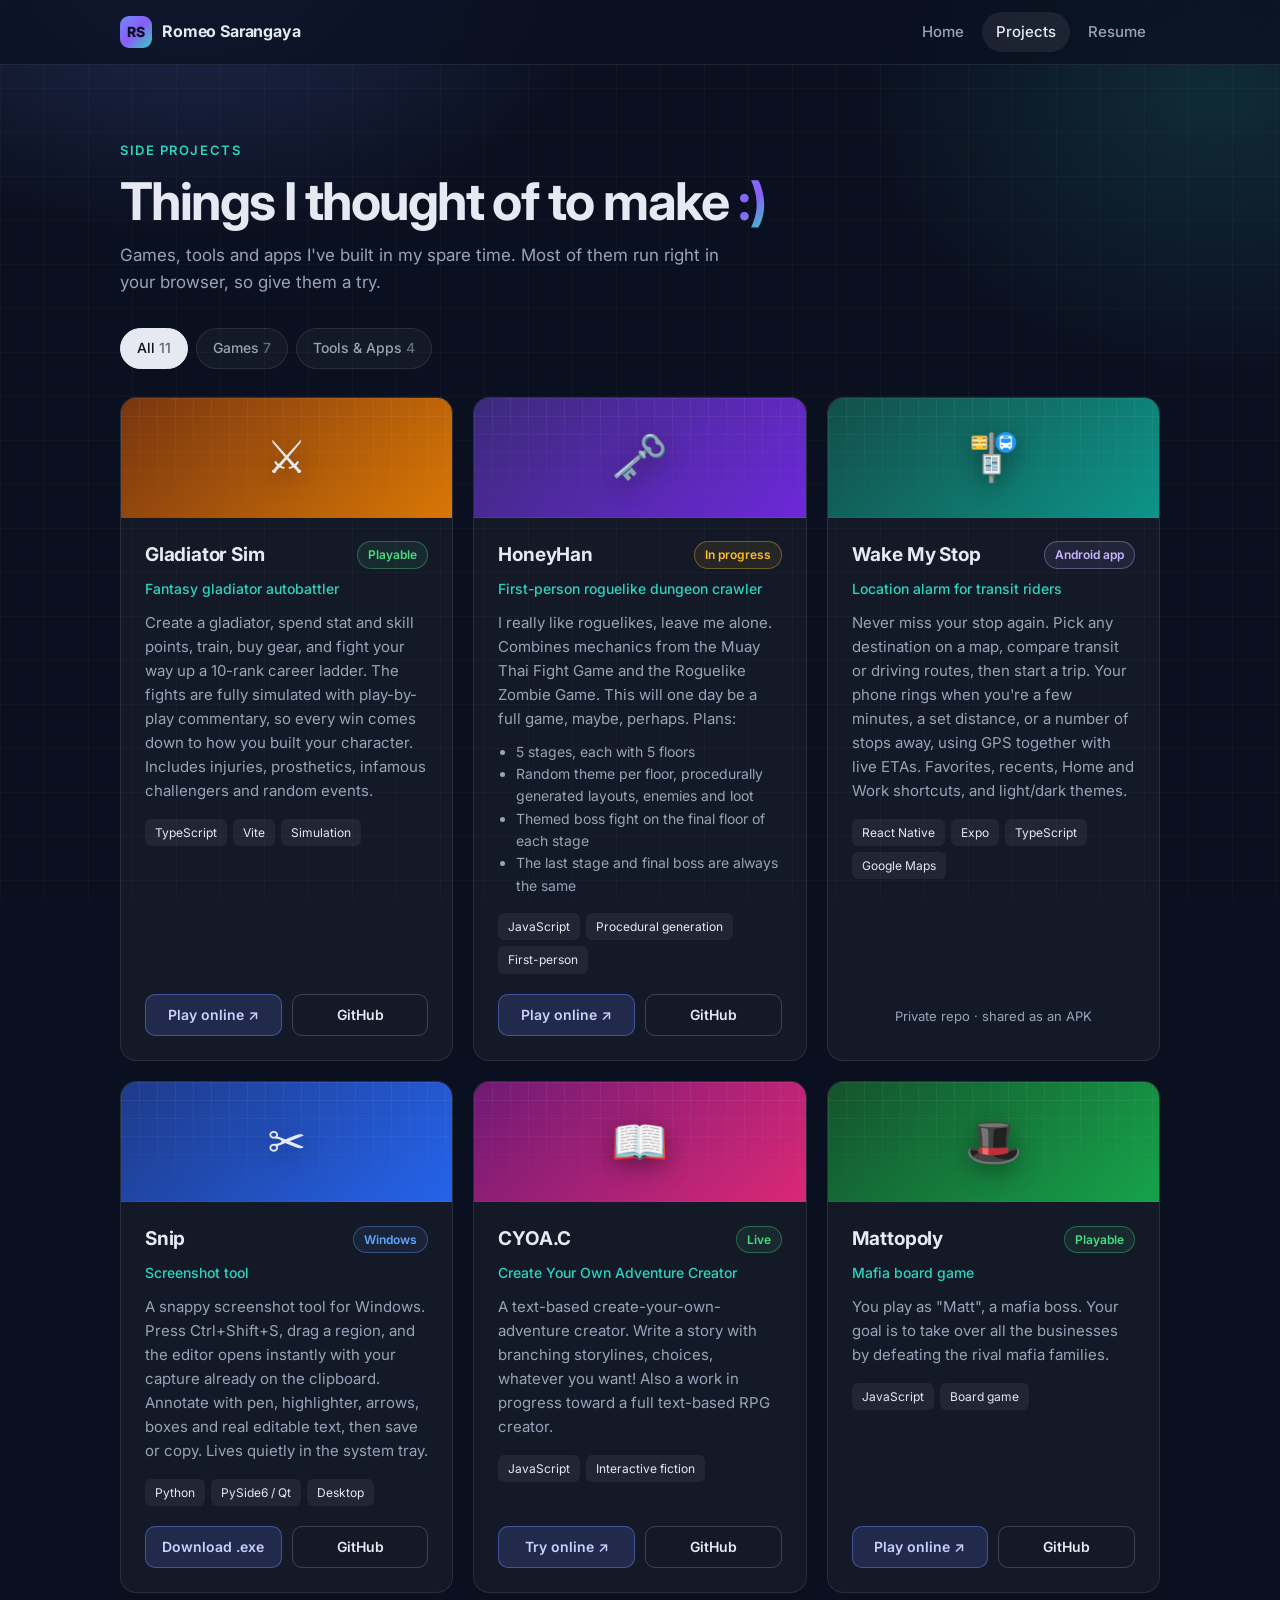
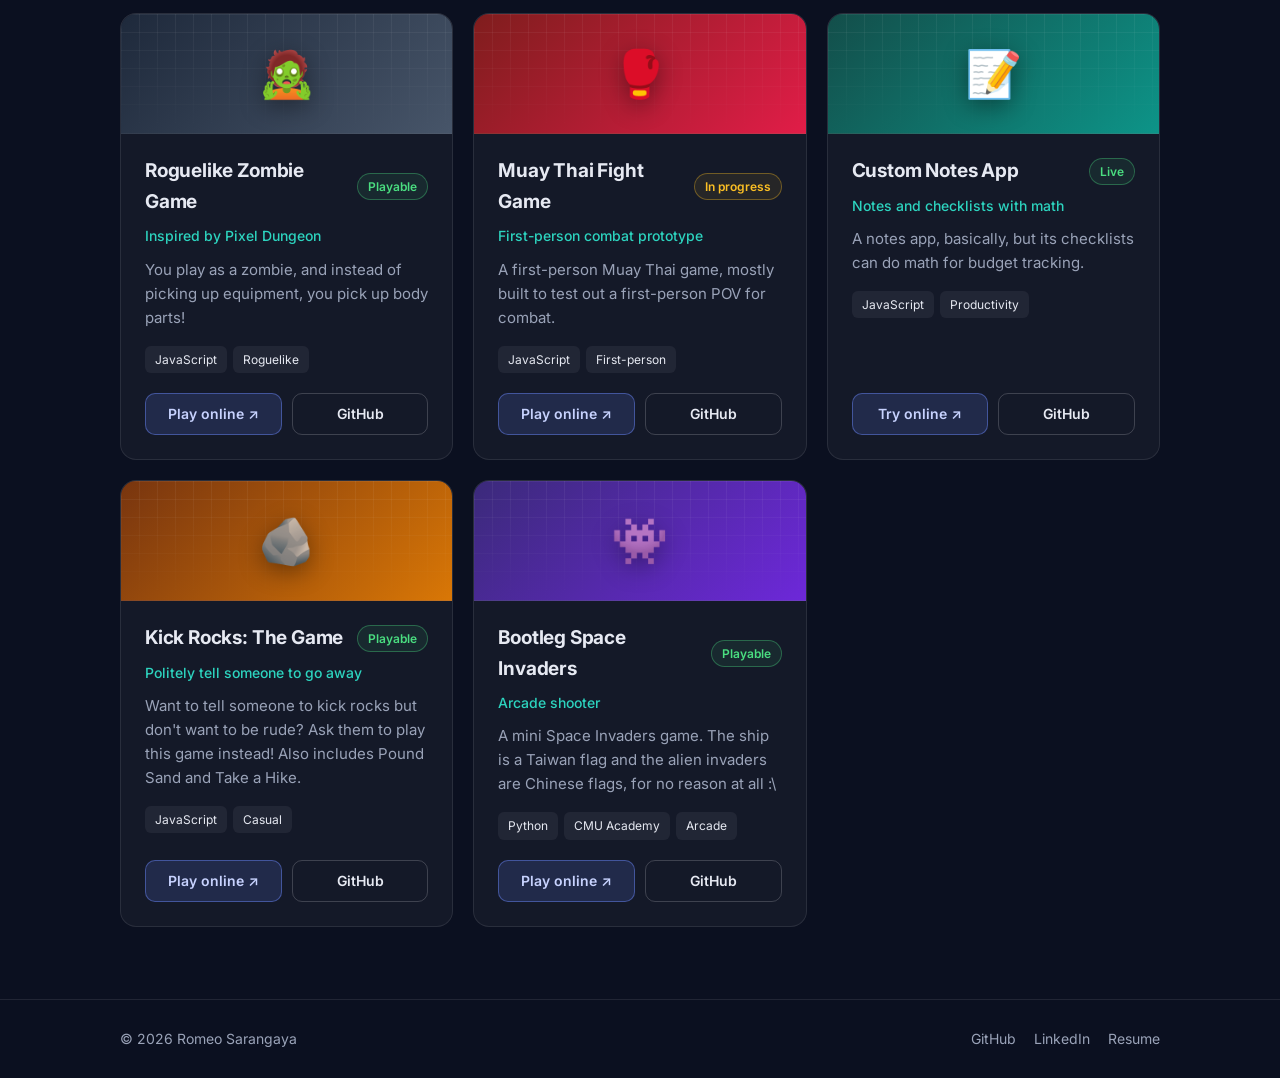
==== projects.html @ 53e4f477 "Redesign site and add Gladiator Sim, Snip and Wake My Stop projects New dark theme with a shared sty" ====
<!DOCTYPE html>
<html lang="en">
<head>
  <meta charset="UTF-8">
  <meta name="viewport" content="width=device-width, initial-scale=1.0">
  <title>Projects | Romeo Sarangaya</title>
  <meta name="description" content="Games, tools and apps built by Romeo Sarangaya." />
  <meta name="theme-color" content="#0b1020" />
  <link rel="preconnect" href="https://fonts.googleapis.com" />
  <link rel="preconnect" href="https://fonts.gstatic.com" crossorigin />
  <link href="https://fonts.googleapis.com/css2?family=Inter:wght@400;500;600;700;800&display=swap" rel="stylesheet" />
  <link rel="stylesheet" href="styles.css" />
</head>
<body>
  <header class="site-header">
    <nav class="container nav">
      <a class="brand" href="index.html"><span class="brand-mark">RS</span><span class="brand-name">Romeo Sarangaya</span></a>
      <div class="nav-links">
        <a href="index.html">Home</a>
        <a href="projects.html" aria-current="page">Projects</a>
        <a href="resume.html">Resume</a>
      </div>
    </nav>
  </header>

  <main class="container">
    <section class="page-header">
      <span class="eyebrow">Side projects</span>
      <h1>Things I thought of to make <span class="gradient-text">:)</span></h1>
      <p>Games, tools and apps I've built in my spare time. Most of them run right in your browser, so give them a try.</p>
    </section>

    <div class="filters" role="group" aria-label="Filter projects">
      <button class="filter active" data-filter="all" aria-pressed="true">All</button>
      <button class="filter" data-filter="game" aria-pressed="false">Games</button>
      <button class="filter" data-filter="tool" aria-pressed="false">Tools &amp; Apps</button>
    </div>

    <div class="grid grid-3">

      <!-- Gladiator Sim -->
      <article class="card project-card" data-category="game" id="gladiator">
        <div class="project-banner b-amber"><span>⚔️</span></div>
        <div class="project-body">
          <div class="project-top"><h3>Gladiator Sim</h3><span class="badge live">Playable</span></div>
          <p class="project-subtitle">Fantasy gladiator autobattler</p>
          <p class="desc">Create a gladiator, spend stat and skill points, train, buy gear, and fight your way up a 10-rank career ladder. The fights are fully simulated with play-by-play commentary, so every win comes down to how you built your character. Includes injuries, prosthetics, infamous challengers and random events.</p>
          <div class="tags"><span class="tag">TypeScript</span><span class="tag">Vite</span><span class="tag">Simulation</span></div>
          <div class="project-links">
            <a class="primary" href="https://rsarangaya.github.io/gladiator-sim-test/" target="_blank" rel="noopener">Play online ↗</a>
            <a href="https://github.com/rsarangaya/gladiator-sim-test" target="_blank" rel="noopener">GitHub</a>
          </div>
        </div>
      </article>

      <!-- HoneyHan -->
      <article class="card project-card" data-category="game" id="honeyhan">
        <div class="project-banner b-violet"><span>🗝️</span></div>
        <div class="project-body">
          <div class="project-top"><h3>HoneyHan</h3><span class="badge wip">In progress</span></div>
          <p class="project-subtitle">First-person roguelike dungeon crawler</p>
          <p class="desc">I really like roguelikes, leave me alone. Combines mechanics from the Muay Thai Fight Game and the Roguelike Zombie Game. This will one day be a full game, maybe, perhaps. Plans:</p>
          <ul>
            <li>5 stages, each with 5 floors</li>
            <li>Random theme per floor, procedurally generated layouts, enemies and loot</li>
            <li>Themed boss fight on the final floor of each stage</li>
            <li>The last stage and final boss are always the same</li>
          </ul>
          <div class="tags"><span class="tag">JavaScript</span><span class="tag">Procedural generation</span><span class="tag">First-person</span></div>
          <div class="project-links">
            <a class="primary" href="https://rsarangaya.github.io/HoneyHan" target="_blank" rel="noopener">Play online ↗</a>
            <a href="https://github.com/rsarangaya/HoneyHan" target="_blank" rel="noopener">GitHub</a>
          </div>
        </div>
      </article>

      <!-- Wake My Stop -->
      <article class="card project-card" data-category="tool" id="wake-my-stop">
        <div class="project-banner b-teal"><span>🚏</span></div>
        <div class="project-body">
          <div class="project-top"><h3>Wake My Stop</h3><span class="badge priv">Android app</span></div>
          <p class="project-subtitle">Location alarm for transit riders</p>
          <p class="desc">Never miss your stop again. Pick any destination on a map, compare transit or driving routes, then start a trip. Your phone rings when you're a few minutes, a set distance, or a number of stops away, using GPS together with live ETAs. Favorites, recents, Home and Work shortcuts, and light/dark themes.</p>
          <div class="tags"><span class="tag">React Native</span><span class="tag">Expo</span><span class="tag">TypeScript</span><span class="tag">Google Maps</span></div>
          <div class="project-links">
            <span class="note">Private repo · shared as an APK</span>
          </div>
        </div>
      </article>

      <!-- Snip -->
      <article class="card project-card" data-category="tool" id="snip">
        <div class="project-banner b-blue"><span>✂️</span></div>
        <div class="project-body">
          <div class="project-top"><h3>Snip</h3><span class="badge dl">Windows</span></div>
          <p class="project-subtitle">Screenshot tool</p>
          <p class="desc">A snappy screenshot tool for Windows. Press Ctrl+Shift+S, drag a region, and the editor opens instantly with your capture already on the clipboard. Annotate with pen, highlighter, arrows, boxes and real editable text, then save or copy. Lives quietly in the system tray.</p>
          <div class="tags"><span class="tag">Python</span><span class="tag">PySide6 / Qt</span><span class="tag">Desktop</span></div>
          <div class="project-links">
            <a class="primary" href="https://github.com/rsarangaya/screenshot-tool/raw/main/dist/Snip.exe">Download .exe</a>
            <a href="https://github.com/rsarangaya/screenshot-tool" target="_blank" rel="noopener">GitHub</a>
          </div>
        </div>
      </article>

      <!-- CYOA.C -->
      <article class="card project-card" data-category="tool" id="cyoa">
        <div class="project-banner b-pink"><span>📖</span></div>
        <div class="project-body">
          <div class="project-top"><h3>CYOA.C</h3><span class="badge live">Live</span></div>
          <p class="project-subtitle">Create Your Own Adventure Creator</p>
          <p class="desc">A text-based create-your-own-adventure creator. Write a story with branching storylines, choices, whatever you want! Also a work in progress toward a full text-based RPG creator.</p>
          <div class="tags"><span class="tag">JavaScript</span><span class="tag">Interactive fiction</span></div>
          <div class="project-links">
            <a class="primary" href="https://rsarangaya.github.io/CYOA.C" target="_blank" rel="noopener">Try online ↗</a>
            <a href="https://github.com/rsarangaya/CYOA.C" target="_blank" rel="noopener">GitHub</a>
          </div>
        </div>
      </article>

      <!-- Mattopoly -->
      <article class="card project-card" data-category="game" id="mattopoly">
        <div class="project-banner b-green"><span>🎩</span></div>
        <div class="project-body">
          <div class="project-top"><h3>Mattopoly</h3><span class="badge live">Playable</span></div>
          <p class="project-subtitle">Mafia board game</p>
          <p class="desc">You play as "Matt", a mafia boss. Your goal is to take over all the businesses by defeating the rival mafia families.</p>
          <div class="tags"><span class="tag">JavaScript</span><span class="tag">Board game</span></div>
          <div class="project-links">
            <a class="primary" href="https://rsarangaya.github.io/Mattopoly" target="_blank" rel="noopener">Play online ↗</a>
            <a href="https://github.com/rsarangaya/Mattopoly" target="_blank" rel="noopener">GitHub</a>
          </div>
        </div>
      </article>

      <!-- Roguelike Zombie -->
      <article class="card project-card" data-category="game" id="zombie">
        <div class="project-banner b-slate"><span>🧟</span></div>
        <div class="project-body">
          <div class="project-top"><h3>Roguelike Zombie Game</h3><span class="badge live">Playable</span></div>
          <p class="project-subtitle">Inspired by Pixel Dungeon</p>
          <p class="desc">You play as a zombie, and instead of picking up equipment, you pick up body parts!</p>
          <div class="tags"><span class="tag">JavaScript</span><span class="tag">Roguelike</span></div>
          <div class="project-links">
            <a class="primary" href="https://rsarangaya.github.io/Zombietest" target="_blank" rel="noopener">Play online ↗</a>
            <a href="https://github.com/rsarangaya/Zombietest" target="_blank" rel="noopener">GitHub</a>
          </div>
        </div>
      </article>

      <!-- Muay Thai -->
      <article class="card project-card" data-category="game" id="muay-thai">
        <div class="project-banner b-rose"><span>🥊</span></div>
        <div class="project-body">
          <div class="project-top"><h3>Muay Thai Fight Game</h3><span class="badge wip">In progress</span></div>
          <p class="project-subtitle">First-person combat prototype</p>
          <p class="desc">A first-person Muay Thai game, mostly built to test out a first-person POV for combat.</p>
          <div class="tags"><span class="tag">JavaScript</span><span class="tag">First-person</span></div>
          <div class="project-links">
            <a class="primary" href="https://rsarangaya.github.io/MuayThaiTest" target="_blank" rel="noopener">Play online ↗</a>
            <a href="https://github.com/rsarangaya/MuayThaiTest" target="_blank" rel="noopener">GitHub</a>
          </div>
        </div>
      </article>

      <!-- Custom Notes -->
      <article class="card project-card" data-category="tool" id="notes">
        <div class="project-banner b-teal"><span>📝</span></div>
        <div class="project-body">
          <div class="project-top"><h3>Custom Notes App</h3><span class="badge live">Live</span></div>
          <p class="project-subtitle">Notes and checklists with math</p>
          <p class="desc">A notes app, basically, but its checklists can do math for budget tracking.</p>
          <div class="tags"><span class="tag">JavaScript</span><span class="tag">Productivity</span></div>
          <div class="project-links">
            <a class="primary" href="https://rsarangaya.github.io/Custom-Notes-App/" target="_blank" rel="noopener">Try online ↗</a>
            <a href="https://github.com/rsarangaya/Custom-Notes-App" target="_blank" rel="noopener">GitHub</a>
          </div>
        </div>
      </article>

      <!-- Kick Rocks -->
      <article class="card project-card" data-category="game" id="kick-rocks">
        <div class="project-banner b-amber"><span>🪨</span></div>
        <div class="project-body">
          <div class="project-top"><h3>Kick Rocks: The Game</h3><span class="badge live">Playable</span></div>
          <p class="project-subtitle">Politely tell someone to go away</p>
          <p class="desc">Want to tell someone to kick rocks but don't want to be rude? Ask them to play this game instead! Also includes Pound Sand and Take a Hike.</p>
          <div class="tags"><span class="tag">JavaScript</span><span class="tag">Casual</span></div>
          <div class="project-links">
            <a class="primary" href="https://rsarangaya.github.io/Kick-Rocks-THE-GAME" target="_blank" rel="noopener">Play online ↗</a>
            <a href="https://github.com/rsarangaya/Kick-Rocks-THE-GAME" target="_blank" rel="noopener">GitHub</a>
          </div>
        </div>
      </article>

      <!-- Space Invaders -->
      <article class="card project-card" data-category="game" id="space-invaders">
        <div class="project-banner b-violet"><span>👾</span></div>
        <div class="project-body">
          <div class="project-top"><h3>Bootleg Space Invaders</h3><span class="badge live">Playable</span></div>
          <p class="project-subtitle">Arcade shooter</p>
          <p class="desc">A mini Space Invaders game. The ship is a Taiwan flag and the alien invaders are Chinese flags, for no reason at all :\</p>
          <div class="tags"><span class="tag">Python</span><span class="tag">CMU Academy</span><span class="tag">Arcade</span></div>
          <div class="project-links">
            <a class="primary" href="https://rsarangaya.github.io/SpaceInvadersBootleg" target="_blank" rel="noopener">Play online ↗</a>
            <a href="https://github.com/rsarangaya/SpaceInvadersBootleg" target="_blank" rel="noopener">GitHub</a>
          </div>
        </div>
      </article>

    </div>
  </main>

  <footer class="site-footer">
    <div class="container footer-inner">
      <span>© <span data-year>2026</span> Romeo Sarangaya</span>
      <div class="footer-links">
        <a href="https://github.com/rsarangaya/" target="_blank" rel="noopener">GitHub</a>
        <a href="https://www.linkedin.com/in/romeo-sarangaya/" target="_blank" rel="noopener">LinkedIn</a>
        <a href="resume.html">Resume</a>
      </div>
    </div>
  </footer>
  <script src="main.js"></script>
</body>
</html>
---- styles.css ----
/* ===== Shared styles for rsarangaya.github.io ===== */
:root {
  --bg: #0b1020;
  --bg-2: #111831;
  --surface: rgba(255, 255, 255, 0.04);
  --surface-hover: rgba(255, 255, 255, 0.07);
  --border: rgba(255, 255, 255, 0.09);
  --border-strong: rgba(255, 255, 255, 0.18);
  --text: #e6e9f2;
  --muted: #9aa3b8;
  --accent: #6d8bff;
  --accent-2: #2dd4bf;
  --grad: linear-gradient(135deg, #6d8bff 0%, #8b5cf6 50%, #2dd4bf 100%);
  --radius: 16px;
  --shadow: 0 10px 30px rgba(0, 0, 0, 0.35);
}

* { box-sizing: border-box; }
html { scroll-behavior: smooth; }

body {
  margin: 0;
  font-family: "Inter", system-ui, -apple-system, "Segoe UI", Roboto, sans-serif;
  background: var(--bg);
  color: var(--text);
  line-height: 1.6;
  -webkit-font-smoothing: antialiased;
  min-height: 100vh;
  display: flex;
  flex-direction: column;
  overflow-x: hidden;
}

/* Soft glow + grid backdrop */
body::before {
  content: "";
  position: fixed;
  inset: 0;
  z-index: -1;
  background:
    radial-gradient(600px 400px at 15% -5%, rgba(109, 139, 255, 0.22), transparent 70%),
    radial-gradient(500px 400px at 95% 10%, rgba(45, 212, 191, 0.14), transparent 70%),
    linear-gradient(rgba(255,255,255,0.025) 1px, transparent 1px) 0 0 / 44px 44px,
    linear-gradient(90deg, rgba(255,255,255,0.025) 1px, transparent 1px) 0 0 / 44px 44px,
    var(--bg);
}

a { color: inherit; }
img { max-width: 100%; display: block; }

.container { width: 100%; max-width: 1080px; margin: 0 auto; padding: 0 20px; }
main { flex: 1; }

/* ===== Nav ===== */
.site-header {
  position: sticky;
  top: 0;
  z-index: 50;
  backdrop-filter: blur(12px);
  -webkit-backdrop-filter: blur(12px);
  background: rgba(11, 16, 32, 0.72);
  border-bottom: 1px solid var(--border);
}
.nav { display: flex; align-items: center; justify-content: space-between; height: 64px; gap: 16px; }
.brand { display: flex; align-items: center; gap: 10px; text-decoration: none; font-weight: 700; letter-spacing: -0.01em; }
.brand-mark {
  width: 32px; height: 32px; border-radius: 9px;
  display: grid; place-items: center;
  background: var(--grad); color: #0b1020; font-weight: 800; font-size: 14px;
}
.nav-links { display: flex; gap: 4px; }
.nav-links a {
  text-decoration: none; color: var(--muted); font-weight: 500; font-size: 15px;
  padding: 8px 14px; border-radius: 999px; transition: color .2s, background .2s;
}
.nav-links a:hover { color: var(--text); background: var(--surface-hover); }
.nav-links a[aria-current="page"] { color: var(--text); background: var(--surface-hover); }

@media (max-width: 520px) {
  .brand-name { display: none; }
  .nav-links a { padding: 8px 10px; font-size: 14px; }
}

/* ===== Buttons ===== */
.btn {
  display: inline-flex; align-items: center; gap: 8px;
  padding: 11px 20px; border-radius: 999px;
  font-weight: 600; font-size: 15px; text-decoration: none;
  border: 1px solid var(--border-strong);
  background: var(--surface); color: var(--text);
  transition: transform .2s, background .2s, border-color .2s, box-shadow .2s;
}
.btn:hover { transform: translateY(-2px); background: var(--surface-hover); border-color: rgba(255,255,255,.3); }
.btn-primary { background: var(--grad); color: #0b1020; border-color: transparent; box-shadow: 0 8px 24px rgba(109, 139, 255, .35); }
.btn-primary:hover { background: var(--grad); box-shadow: 0 12px 30px rgba(109, 139, 255, .5); }
.btn svg { width: 18px; height: 18px; flex-shrink: 0; }

/* ===== Typography helpers ===== */
.eyebrow {
  display: inline-block; font-size: 13px; font-weight: 600; letter-spacing: .12em; text-transform: uppercase;
  color: var(--accent-2); margin-bottom: 12px;
}
.gradient-text { background: var(--grad); -webkit-background-clip: text; background-clip: text; color: transparent; }
.section { padding: 72px 0; }
.section-head { margin-bottom: 36px; }
.section-head h2 { font-size: clamp(26px, 4vw, 36px); margin: 0 0 8px; letter-spacing: -0.02em; }
.section-head p { color: var(--muted); margin: 0; max-width: 620px; }

/* ===== Hero ===== */
.hero { padding: 96px 0 64px; display: grid; grid-template-columns: 1.4fr 1fr; gap: 48px; align-items: center; }
.hero h1 { font-size: clamp(38px, 6vw, 64px); line-height: 1.05; letter-spacing: -0.035em; margin: 0 0 16px; }
.hero .role { font-size: clamp(18px, 2.4vw, 22px); color: var(--text); font-weight: 600; margin: 0 0 16px; }
.hero .lead { color: var(--muted); font-size: 17px; max-width: 540px; margin: 0 0 32px; }
.hero-actions { display: flex; flex-wrap: wrap; gap: 12px; }

.avatar-wrap { position: relative; justify-self: center; width: min(320px, 70vw); aspect-ratio: 1; }
.avatar-wrap::before {
  content: ""; position: absolute; inset: -6px; border-radius: 50%;
  background: var(--grad); filter: blur(0); animation: spin 10s linear infinite;
}
.avatar-wrap::after {
  content: ""; position: absolute; inset: -40px; border-radius: 50%;
  background: var(--grad); filter: blur(60px); opacity: .28; z-index: -1;
}
.avatar-wrap img { position: relative; width: 100%; height: 100%; object-fit: cover; border-radius: 50%; border: 6px solid var(--bg); }
@keyframes spin { to { transform: rotate(360deg); } }

.status-pill {
  display: inline-flex; align-items: center; gap: 8px; margin-bottom: 20px;
  padding: 6px 14px; border-radius: 999px; font-size: 14px; color: var(--muted);
  background: var(--surface); border: 1px solid var(--border);
}
.status-dot { width: 8px; height: 8px; border-radius: 50%; background: #22c55e; box-shadow: 0 0 0 0 rgba(34,197,94,.6); animation: pulse 2s infinite; }
@keyframes pulse { 70% { box-shadow: 0 0 0 8px rgba(34,197,94,0); } 100% { box-shadow: 0 0 0 0 rgba(34,197,94,0); } }

@media (max-width: 820px) {
  .hero { grid-template-columns: 1fr; padding-top: 56px; text-align: center; }
  .hero .lead { margin-left: auto; margin-right: auto; }
  .hero-actions { justify-content: center; }
  .avatar-wrap { order: -1; width: min(220px, 60vw); }
}

/* ===== Cards ===== */
.card {
  background: var(--surface);
  border: 1px solid var(--border);
  border-radius: var(--radius);
  padding: 24px;
  transition: transform .25s, border-color .25s, background .25s, box-shadow .25s;
}
.card:hover { transform: translateY(-4px); border-color: var(--border-strong); background: var(--surface-hover); box-shadow: var(--shadow); }

.grid { display: grid; gap: 20px; }
.grid-4 { grid-template-columns: repeat(auto-fit, minmax(220px, 1fr)); }
.grid-3 { grid-template-columns: repeat(auto-fill, minmax(300px, 1fr)); }
@media (max-width: 360px) { .grid-3 { grid-template-columns: 1fr; } }

.icon-badge {
  width: 44px; height: 44px; border-radius: 12px; display: grid; place-items: center;
  background: rgba(109, 139, 255, .14); color: var(--accent); margin-bottom: 16px;
}
.icon-badge svg { width: 22px; height: 22px; }
.skill-card h3 { margin: 0 0 6px; font-size: 18px; }
.skill-card p { margin: 0; color: var(--muted); font-size: 15px; }

/* ===== Stats strip ===== */
.stats { display: grid; grid-template-columns: repeat(3, 1fr); gap: 1px; background: var(--border); border: 1px solid var(--border); border-radius: var(--radius); overflow: hidden; }
.stat { background: var(--bg-2); padding: 24px; text-align: center; }
.stat strong { display: block; font-size: 32px; letter-spacing: -0.02em; }
.stat span { color: var(--muted); font-size: 14px; }
@media (max-width: 520px) { .stat { padding: 18px 8px; } .stat strong { font-size: 24px; } .stat span { font-size: 12px; } }

/* ===== Project cards ===== */
.project-card { display: flex; flex-direction: column; padding: 0; overflow: hidden; }
.project-banner {
  height: 120px; position: relative; display: grid; place-items: center; font-size: 46px;
  border-bottom: 1px solid var(--border);
}
.project-banner::after {
  content: ""; position: absolute; inset: 0;
  background: linear-gradient(rgba(255,255,255,0.06) 1px, transparent 1px) 0 0 / 18px 18px,
              linear-gradient(90deg, rgba(255,255,255,0.06) 1px, transparent 1px) 0 0 / 18px 18px;
  mask-image: linear-gradient(to bottom, #000, transparent);
  -webkit-mask-image: linear-gradient(to bottom, #000, transparent);
}
.project-banner span { position: relative; z-index: 1; filter: drop-shadow(0 6px 12px rgba(0,0,0,.4)); transition: transform .3s; }
.project-card:hover .project-banner span { transform: scale(1.12) rotate(-4deg); }
.b-violet { background: linear-gradient(135deg, #3b2a7a, #6d28d9); }
.b-blue   { background: linear-gradient(135deg, #1e3a8a, #2563eb); }
.b-teal   { background: linear-gradient(135deg, #134e4a, #0d9488); }
.b-rose   { background: linear-gradient(135deg, #7f1d1d, #e11d48); }
.b-amber  { background: linear-gradient(135deg, #78350f, #d97706); }
.b-green  { background: linear-gradient(135deg, #14532d, #16a34a); }
.b-slate  { background: linear-gradient(135deg, #1e293b, #475569); }
.b-pink   { background: linear-gradient(135deg, #701a75, #db2777); }

.project-body { padding: 22px 24px 24px; display: flex; flex-direction: column; flex: 1; }
.project-top { display: flex; align-items: center; justify-content: space-between; gap: 8px; margin-bottom: 8px; }
.project-body h3 { margin: 0; font-size: 19px; letter-spacing: -0.01em; }
.project-subtitle { color: var(--accent-2); font-size: 14px; font-weight: 500; margin: 0 0 10px; }
.project-body p.desc { color: var(--muted); font-size: 15px; margin: 0 0 16px; }
.project-body ul { color: var(--muted); font-size: 14px; margin: -6px 0 16px; padding-left: 18px; }

.badge {
  flex-shrink: 0; font-size: 12px; font-weight: 600; padding: 3px 10px; border-radius: 999px;
  border: 1px solid var(--border-strong); color: var(--muted); white-space: nowrap;
}
.badge.live { color: #4ade80; border-color: rgba(74, 222, 128, .35); background: rgba(74, 222, 128, .08); }
.badge.wip  { color: #fbbf24; border-color: rgba(251, 191, 36, .35); background: rgba(251, 191, 36, .08); }
.badge.dl   { color: #60a5fa; border-color: rgba(96, 165, 250, .35); background: rgba(96, 165, 250, .08); }
.badge.priv { color: #c4b5fd; border-color: rgba(196, 181, 253, .35); background: rgba(196, 181, 253, .08); }

.tags { display: flex; flex-wrap: wrap; gap: 6px; margin-bottom: 20px; }
.tag { font-size: 12px; padding: 4px 10px; border-radius: 6px; background: rgba(255,255,255,.06); color: var(--text); }

.project-links { margin-top: auto; display: flex; gap: 10px; flex-wrap: wrap; }
.project-links a {
  flex: 1; text-align: center; text-decoration: none; font-size: 14px; font-weight: 600;
  padding: 9px 12px; border-radius: 10px; border: 1px solid var(--border-strong); transition: background .2s, border-color .2s;
  display: inline-flex; align-items: center; justify-content: center; gap: 6px; white-space: nowrap;
}
.project-links a:hover { background: var(--surface-hover); border-color: rgba(255,255,255,.3); }
.project-links a.primary { background: rgba(109, 139, 255, .16); border-color: rgba(109, 139, 255, .45); color: #c7d2fe; }
.project-links a.primary:hover { background: rgba(109, 139, 255, .26); }
.project-links .note { flex: 1; text-align: center; font-size: 13px; color: var(--muted); padding: 9px 0; }

/* ===== Filters ===== */
.filters { display: flex; flex-wrap: wrap; gap: 8px; margin-bottom: 28px; }
.filter {
  font: inherit; font-size: 14px; font-weight: 500; cursor: pointer;
  padding: 8px 16px; border-radius: 999px; color: var(--muted);
  background: var(--surface); border: 1px solid var(--border);
  transition: all .2s;
}
.filter:hover { color: var(--text); border-color: var(--border-strong); }
.filter.active { color: #0b1020; background: var(--text); border-color: var(--text); }
.filter .count { opacity: .6; margin-left: 4px; }
.project-card.hidden { display: none; }

/* ===== Page header ===== */
.page-header { padding: 72px 0 32px; }
.page-header h1 { font-size: clamp(34px, 5vw, 52px); margin: 0 0 12px; letter-spacing: -0.03em; line-height: 1.1; }
.page-header p { color: var(--muted); font-size: 17px; margin: 0; max-width: 620px; }

/* ===== Resume ===== */
.resume-frame { padding: 8px; }
.resume-frame iframe { width: 100%; height: 80vh; min-height: 600px; border: 0; border-radius: 10px; background: #fff; display: block; }
.resume-actions { display: flex; flex-wrap: wrap; gap: 12px; margin-top: 24px; }

/* ===== CTA ===== */
.cta {
  text-align: center; padding: 48px 24px; border-radius: 24px; position: relative; overflow: hidden;
  background: linear-gradient(135deg, rgba(109,139,255,.18), rgba(45,212,191,.12));
  border: 1px solid var(--border-strong);
}
.cta h2 { margin: 0 0 10px; font-size: clamp(24px, 3.5vw, 32px); letter-spacing: -0.02em; }
.cta p { color: var(--muted); margin: 0 auto 24px; max-width: 520px; }
.cta .hero-actions { justify-content: center; }

/* ===== Footer ===== */
.site-footer { border-top: 1px solid var(--border); margin-top: 72px; }
.footer-inner { display: flex; justify-content: space-between; align-items: center; flex-wrap: wrap; gap: 16px; padding: 28px 20px; color: var(--muted); font-size: 14px; }
.footer-links { display: flex; gap: 18px; }
.footer-links a { text-decoration: none; color: var(--muted); transition: color .2s; }
.footer-links a:hover { color: var(--text); }

/* ===== Reveal on scroll ===== */
.reveal { opacity: 0; transform: translateY(16px); transition: opacity .6s ease, transform .6s ease; }
.reveal.in { opacity: 1; transform: none; }

@media (prefers-reduced-motion: reduce) {
  *, *::before, *::after { animation: none !important; transition: none !important; }
  .reveal { opacity: 1; transform: none; }
  html { scroll-behavior: auto; }
}
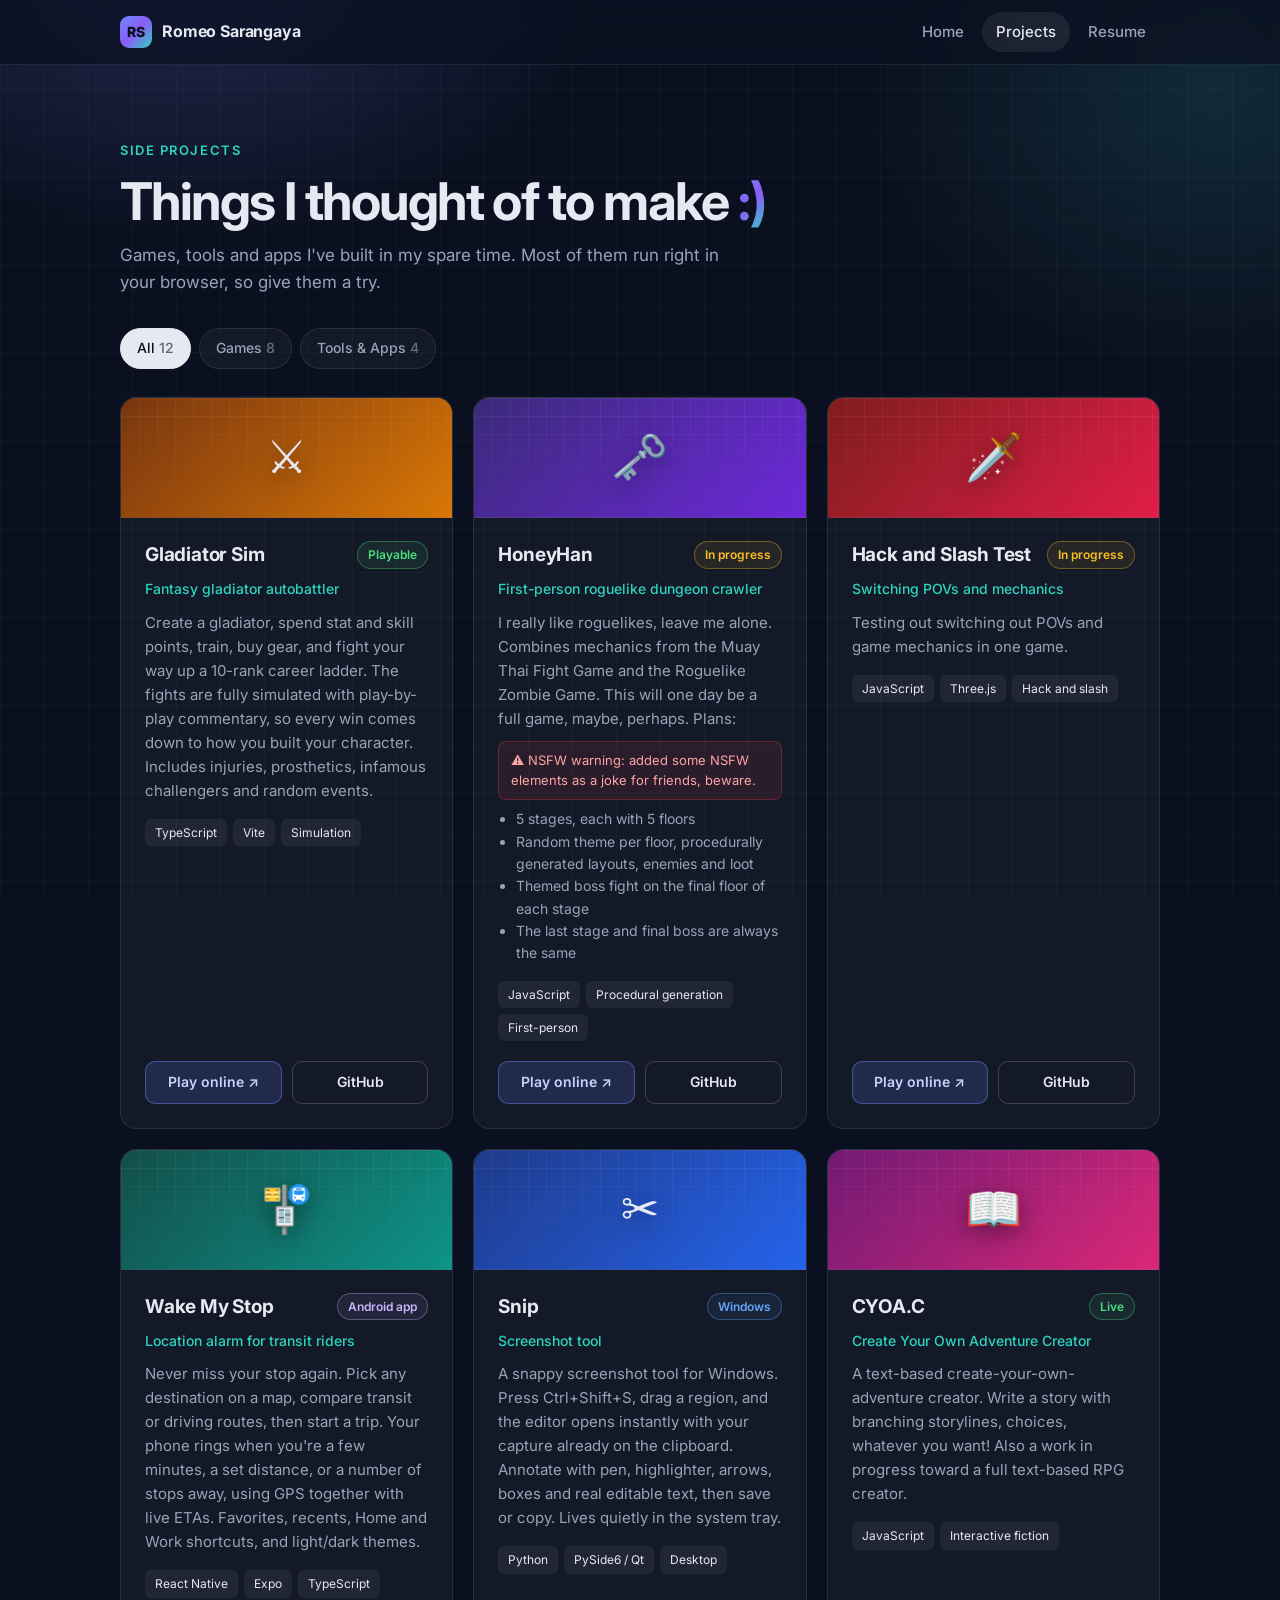
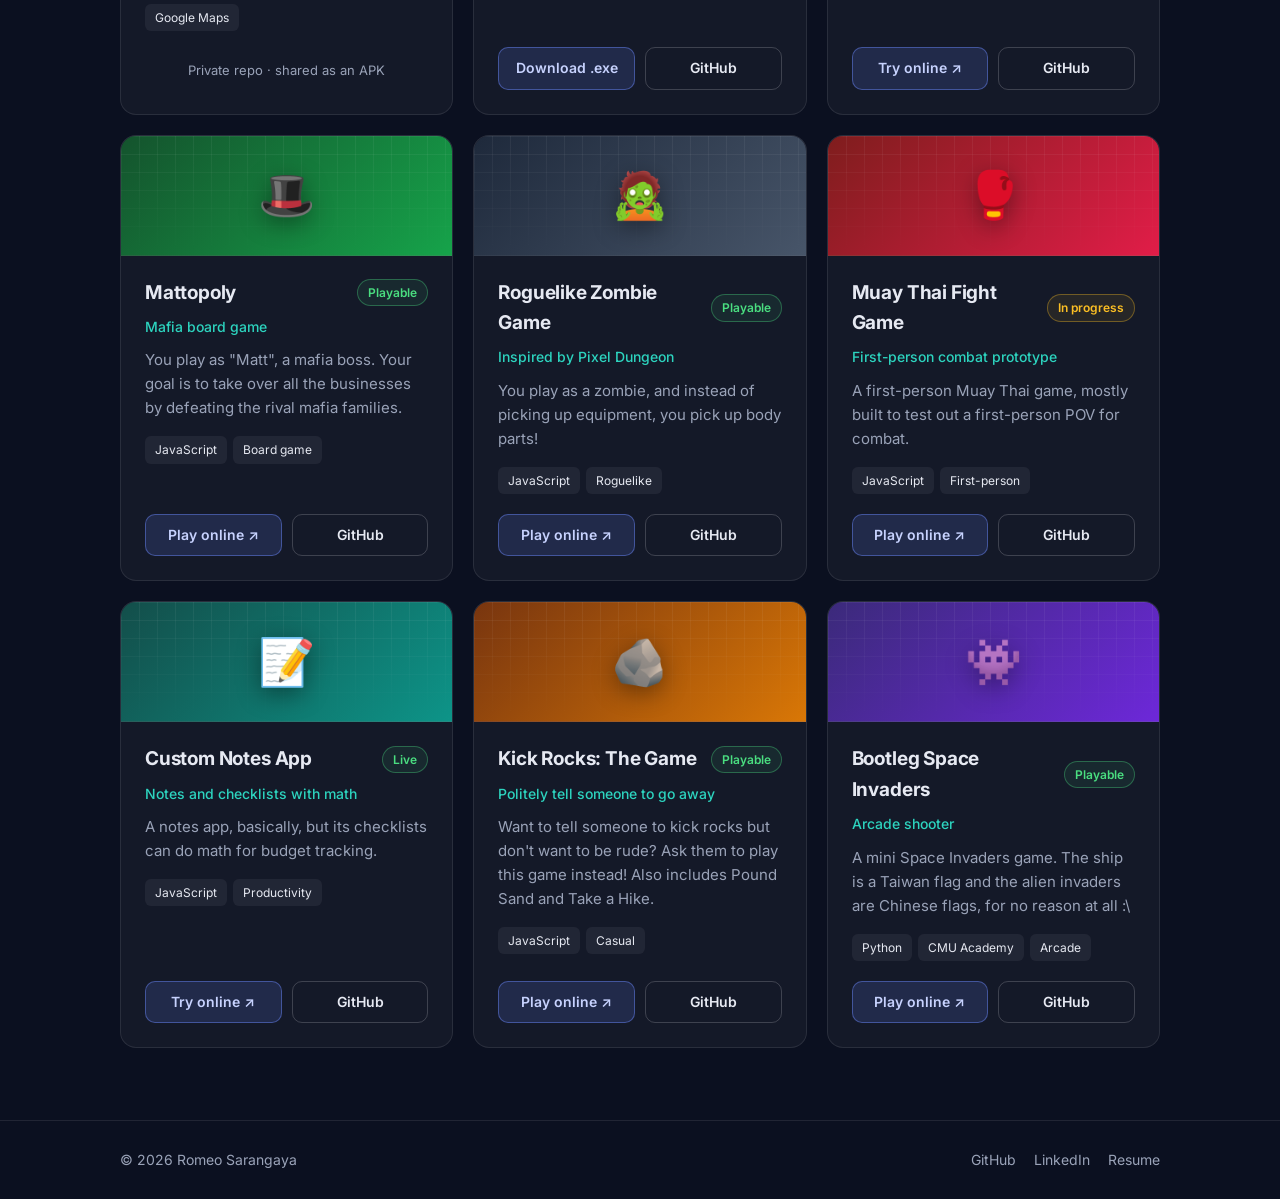
==== commit 2d20c558: "Add Hack and Slash Test project and HoneyHan NSFW warning Co-Authored-By: Claude Opus 5.5 <noreply@a" ====
--- a/projects.html
+++ b/projects.html
@@ -60,6 +60,7 @@
           <div class="project-top"><h3>HoneyHan</h3><span class="badge wip">In progress</span></div>
           <p class="project-subtitle">First-person roguelike dungeon crawler</p>
           <p class="desc">I really like roguelikes, leave me alone. Combines mechanics from the Muay Thai Fight Game and the Roguelike Zombie Game. This will one day be a full game, maybe, perhaps. Plans:</p>
+          <p class="nsfw-note">⚠️ NSFW warning: added some NSFW elements as a joke for friends, beware.</p>
           <ul>
             <li>5 stages, each with 5 floors</li>
             <li>Random theme per floor, procedurally generated layouts, enemies and loot</li>
@@ -70,6 +71,21 @@
           <div class="project-links">
             <a class="primary" href="https://rsarangaya.github.io/HoneyHan" target="_blank" rel="noopener">Play online ↗</a>
             <a href="https://github.com/rsarangaya/HoneyHan" target="_blank" rel="noopener">GitHub</a>
+          </div>
+        </div>
+      </article>
+
+      <!-- Hack and Slash Test -->
+      <article class="card project-card" data-category="game" id="hack-and-slash">
+        <div class="project-banner b-rose"><span>🗡️</span></div>
+        <div class="project-body">
+          <div class="project-top"><h3>Hack and Slash Test</h3><span class="badge wip">In progress</span></div>
+          <p class="project-subtitle">Switching POVs and mechanics</p>
+          <p class="desc">Testing out switching out POVs and game mechanics in one game.</p>
+          <div class="tags"><span class="tag">JavaScript</span><span class="tag">Three.js</span><span class="tag">Hack and slash</span></div>
+          <div class="project-links">
+            <a class="primary" href="https://rsarangaya.github.io/MultiTest/" target="_blank" rel="noopener">Play online ↗</a>
+            <a href="https://github.com/rsarangaya/MultiTest" target="_blank" rel="noopener">GitHub</a>
           </div>
         </div>
       </article>
--- a/styles.css
+++ b/styles.css
@@ -199,6 +199,10 @@
 .project-body h3 { margin: 0; font-size: 19px; letter-spacing: -0.01em; }
 .project-subtitle { color: var(--accent-2); font-size: 14px; font-weight: 500; margin: 0 0 10px; }
 .project-body p.desc { color: var(--muted); font-size: 15px; margin: 0 0 16px; }
+.nsfw-note {
+  font-size: 13px; color: #fca5a5; margin: -6px 0 14px; padding: 8px 12px; border-radius: 8px;
+  background: rgba(239, 68, 68, .1); border: 1px solid rgba(239, 68, 68, .3);
+}
 .project-body ul { color: var(--muted); font-size: 14px; margin: -6px 0 16px; padding-left: 18px; }
 
 .badge {
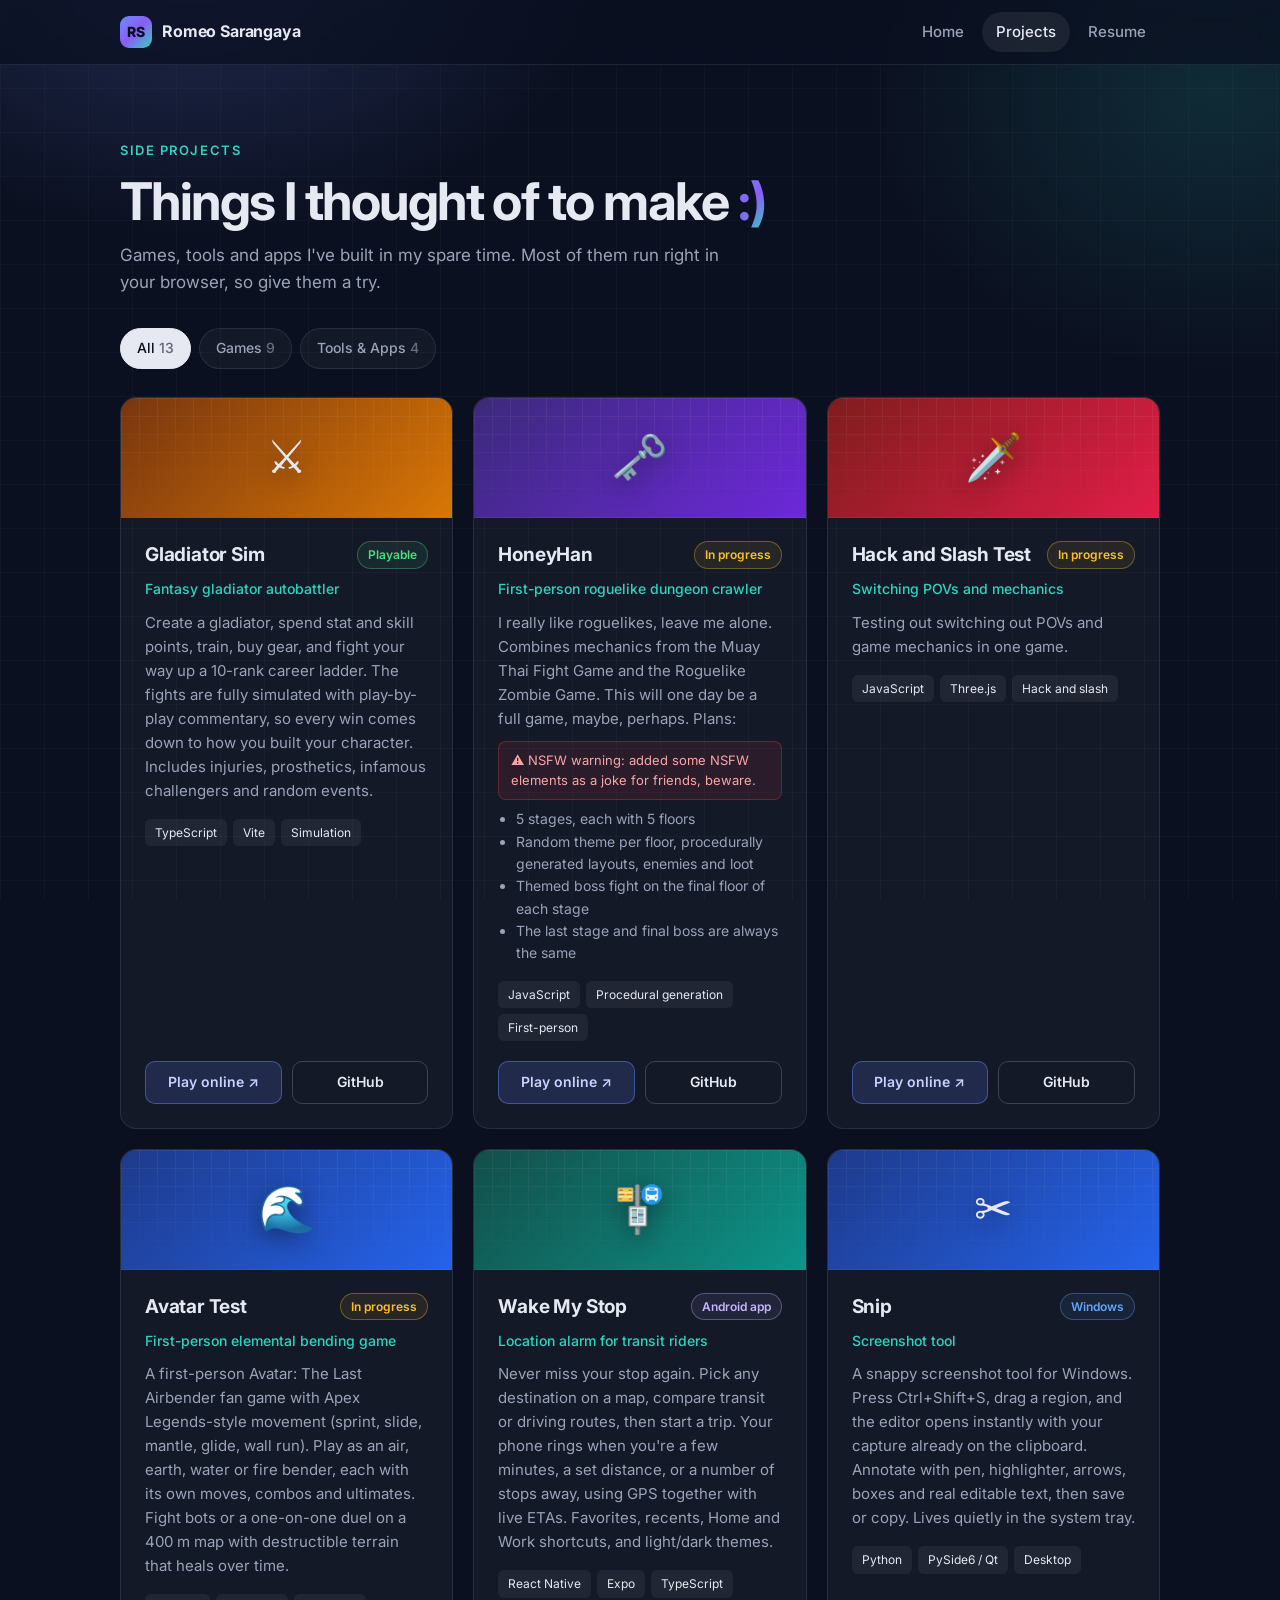
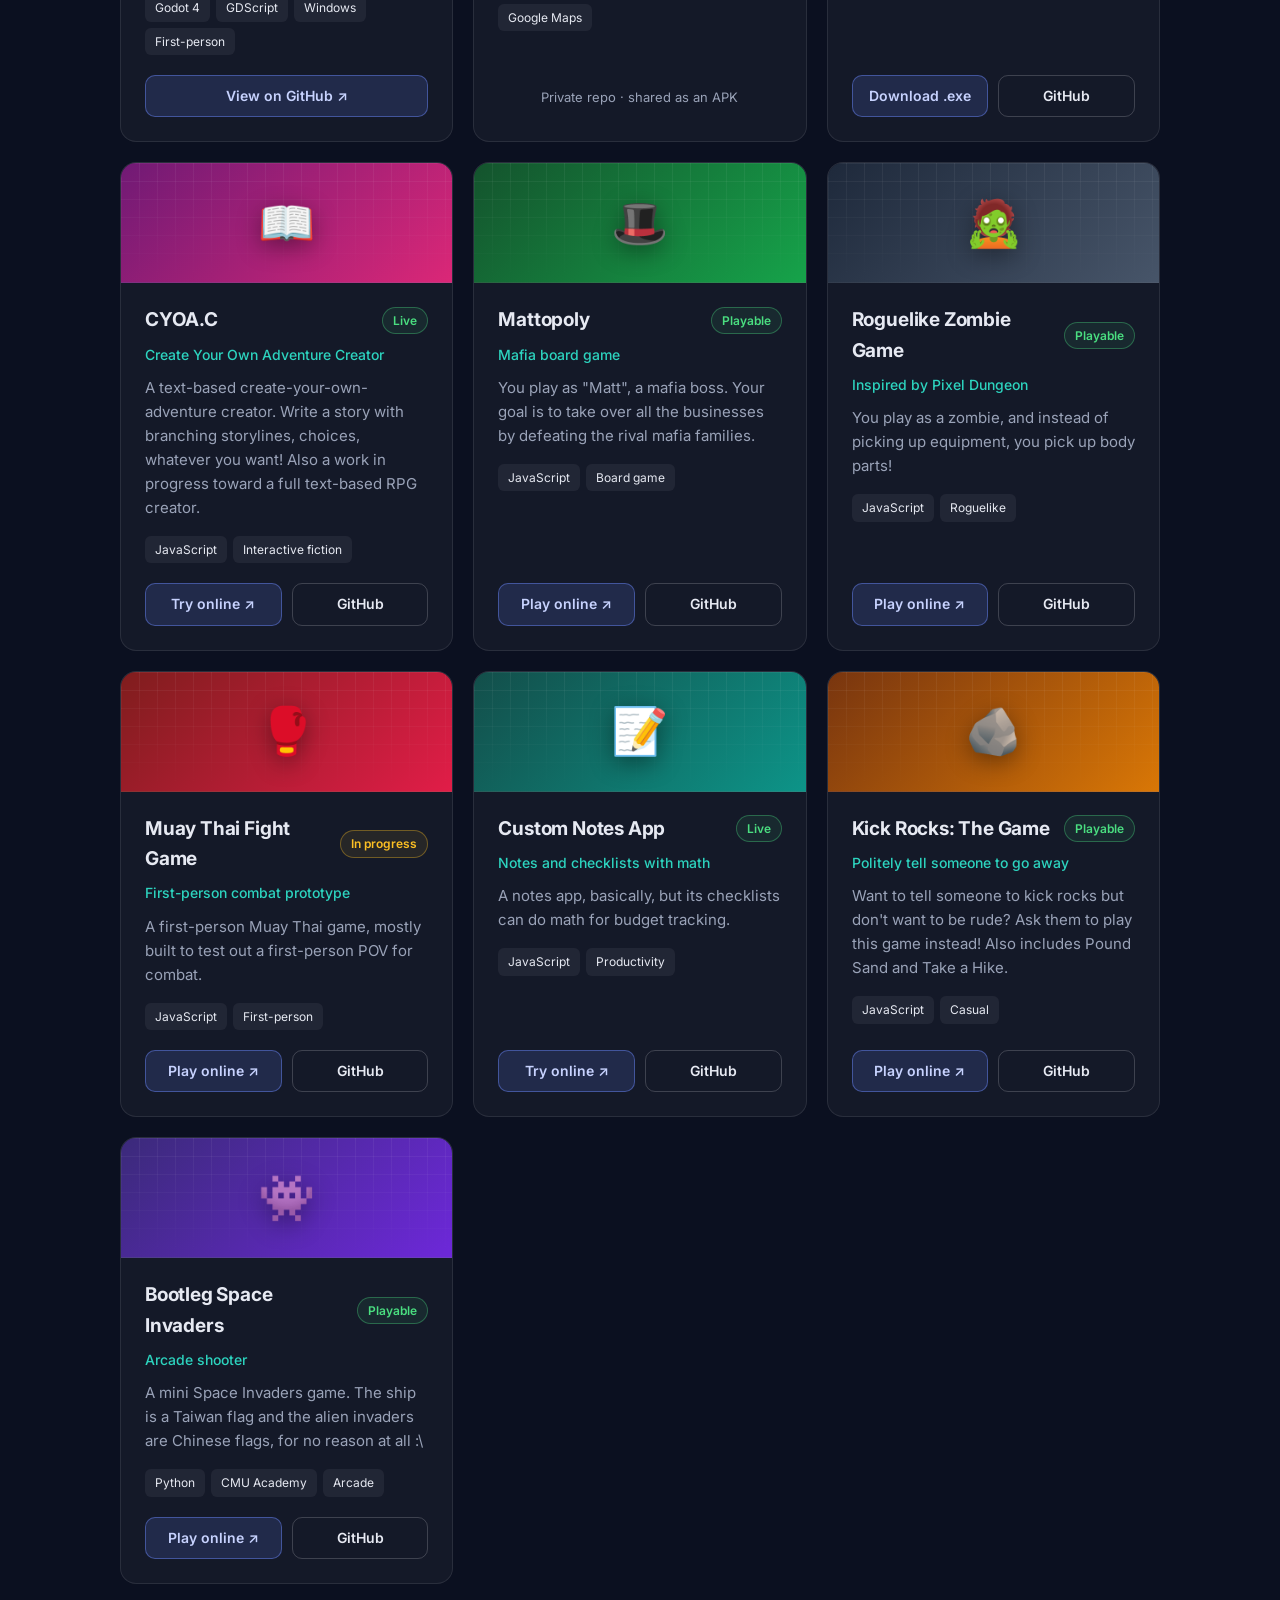
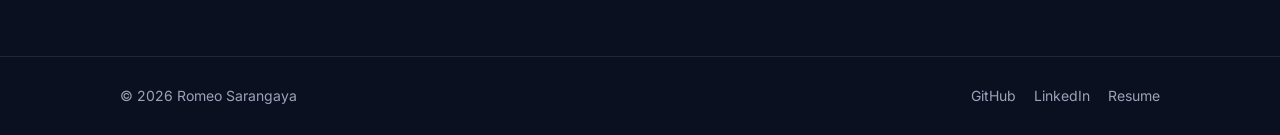
==== commit 0798666f: "Add Avatar Test project Co-Authored-By: Claude Opus 5.5 <noreply@anthropic.com> Claude-Session: http" ====
--- a/projects.html
+++ b/projects.html
@@ -90,6 +90,20 @@
         </div>
       </article>
 
+      <!-- Avatar Test -->
+      <article class="card project-card" data-category="game" id="avatar-test">
+        <div class="project-banner b-blue"><span>🌊</span></div>
+        <div class="project-body">
+          <div class="project-top"><h3>Avatar Test</h3><span class="badge wip">In progress</span></div>
+          <p class="project-subtitle">First-person elemental bending game</p>
+          <p class="desc">A first-person Avatar: The Last Airbender fan game with Apex Legends-style movement (sprint, slide, mantle, glide, wall run). Play as an air, earth, water or fire bender, each with its own moves, combos and ultimates. Fight bots or a one-on-one duel on a 400 m map with destructible terrain that heals over time.</p>
+          <div class="tags"><span class="tag">Godot 4</span><span class="tag">GDScript</span><span class="tag">Windows</span><span class="tag">First-person</span></div>
+          <div class="project-links">
+            <a class="primary" href="https://github.com/rsarangaya/AvatarTest" target="_blank" rel="noopener">View on GitHub ↗</a>
+          </div>
+        </div>
+      </article>
+
       <!-- Wake My Stop -->
       <article class="card project-card" data-category="tool" id="wake-my-stop">
         <div class="project-banner b-teal"><span>🚏</span></div>
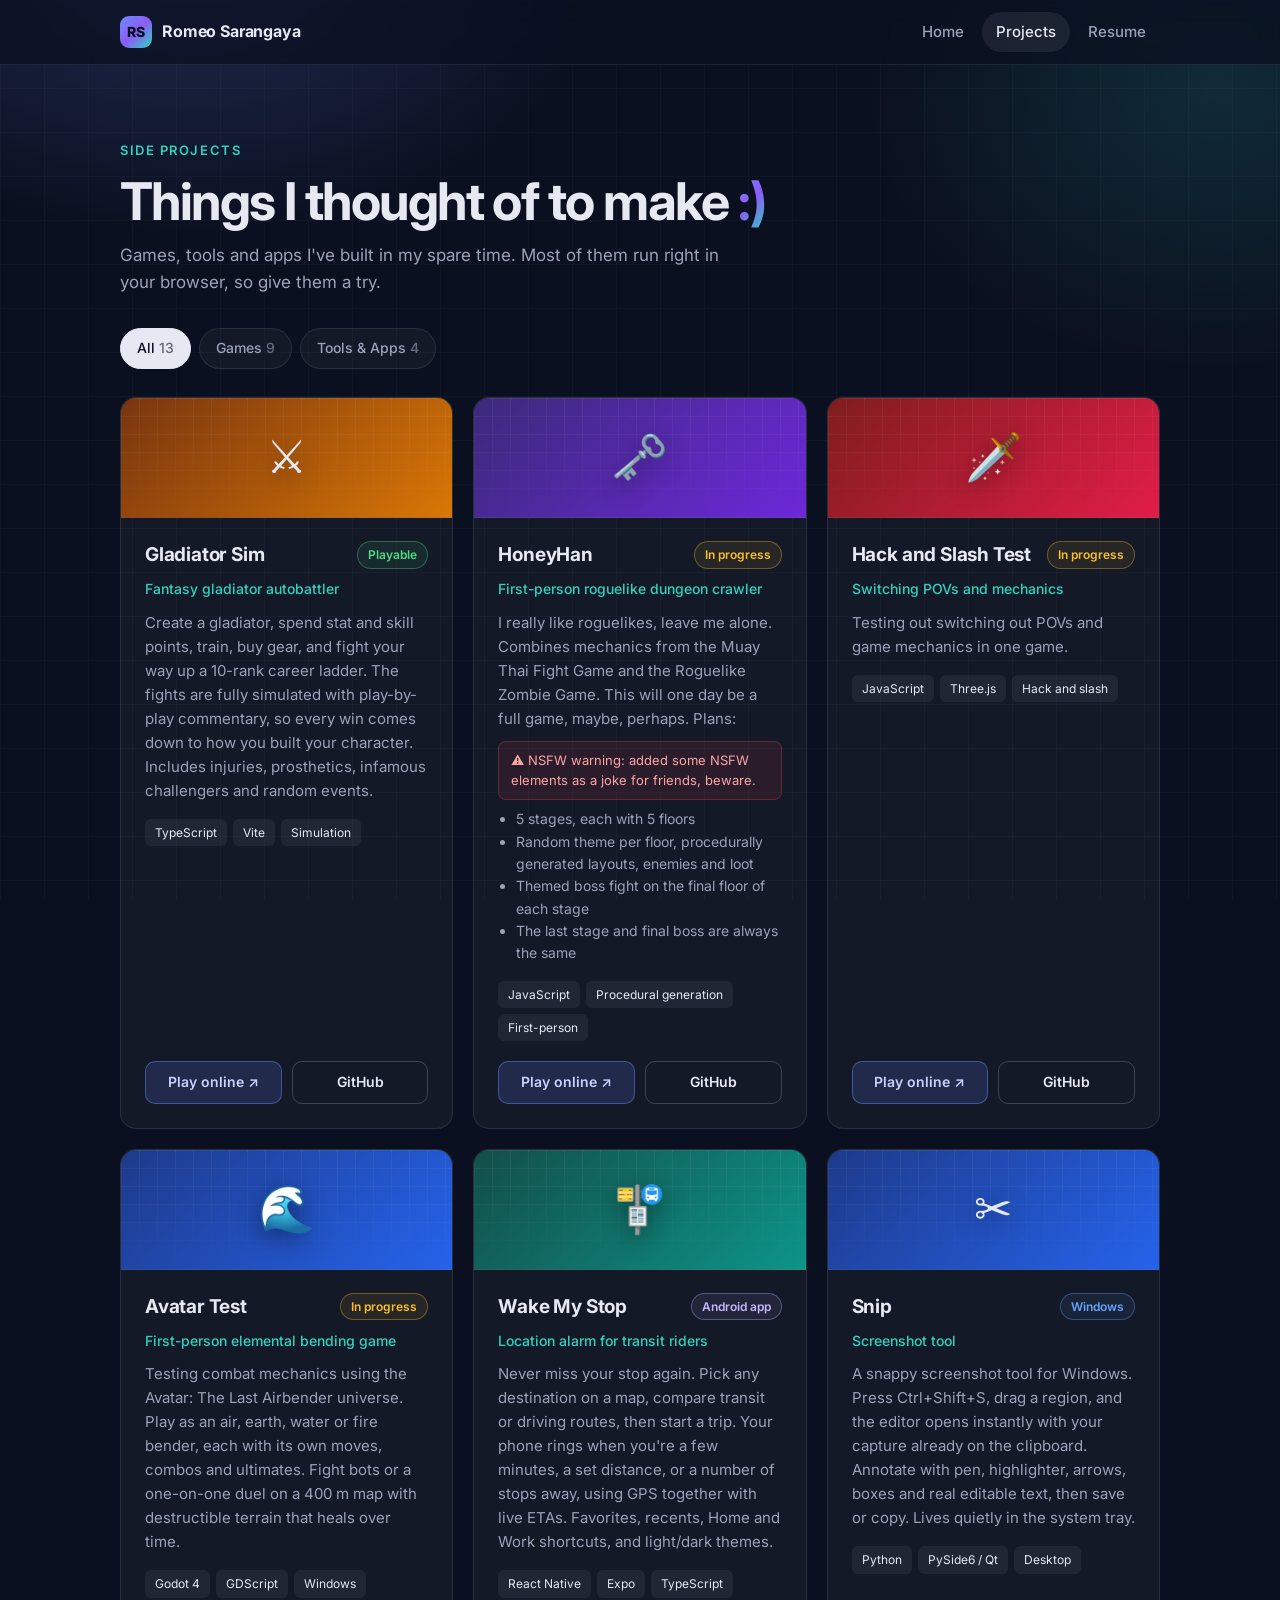
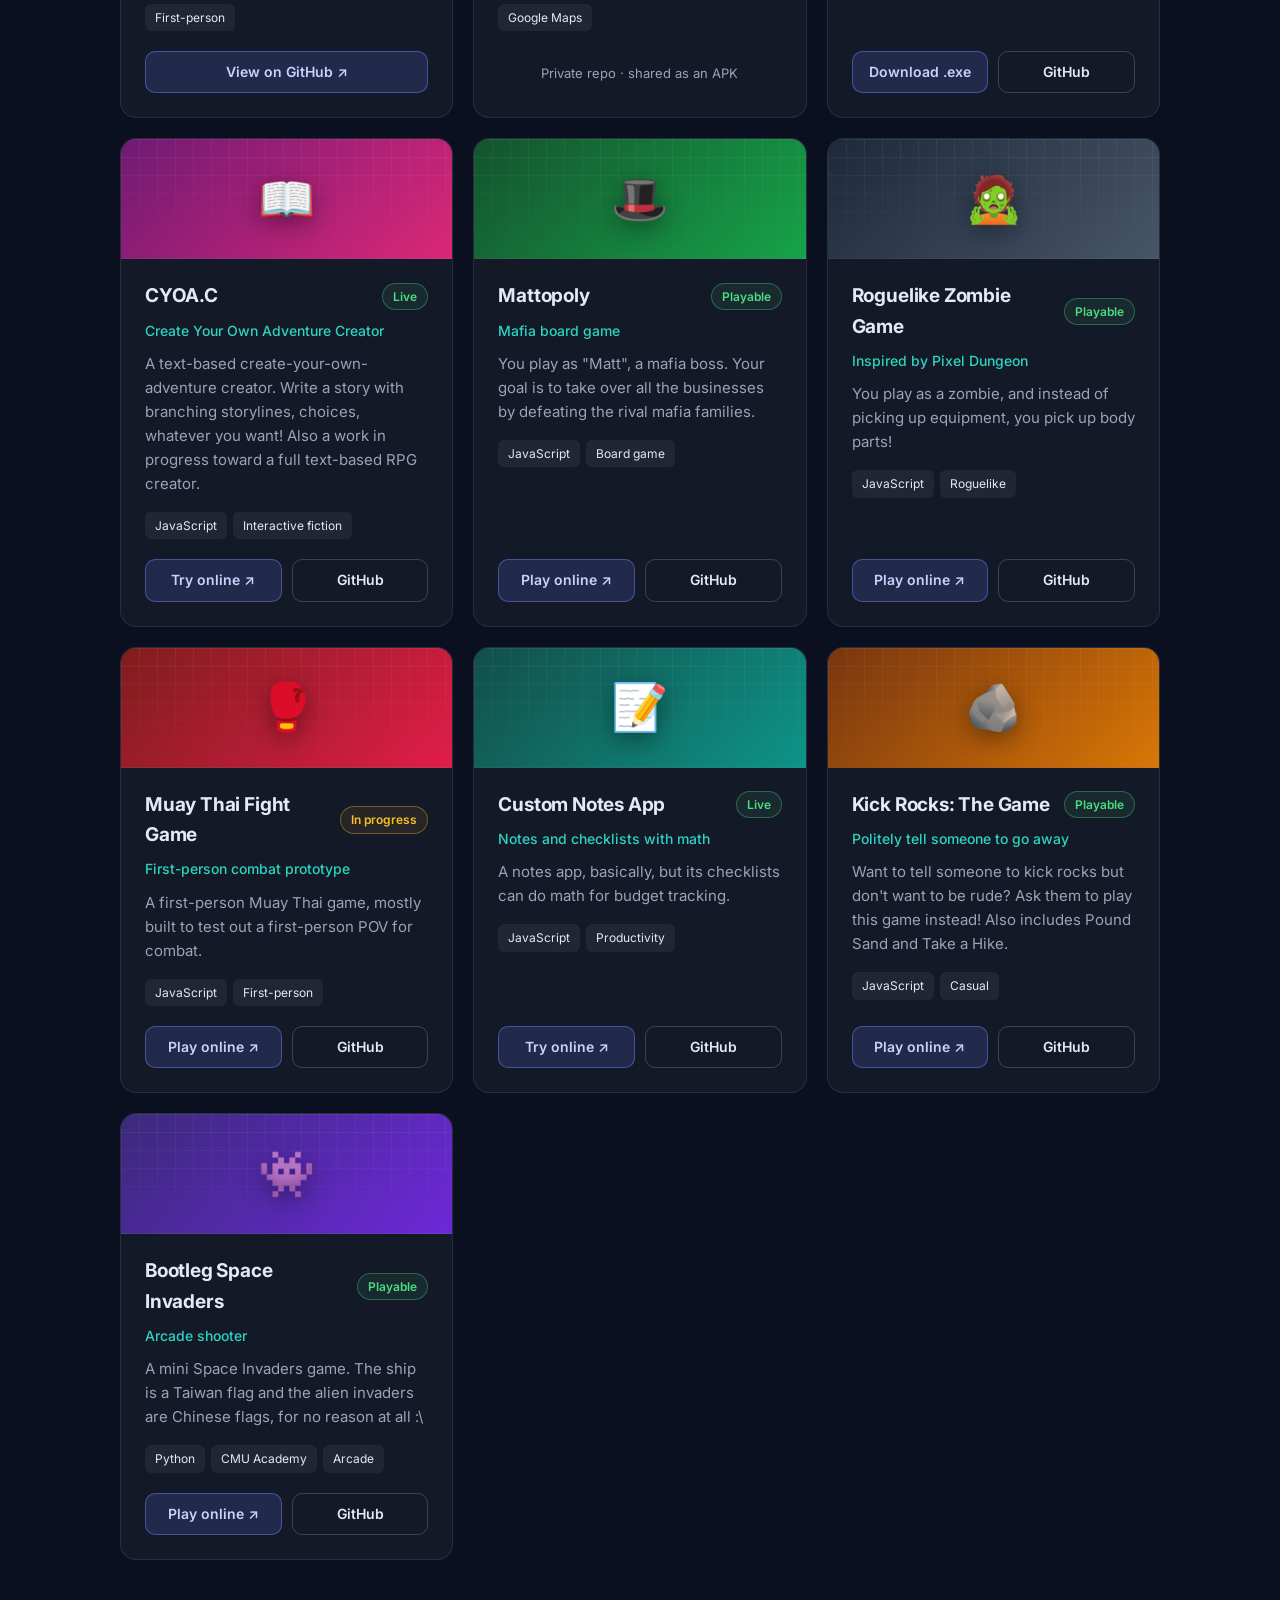
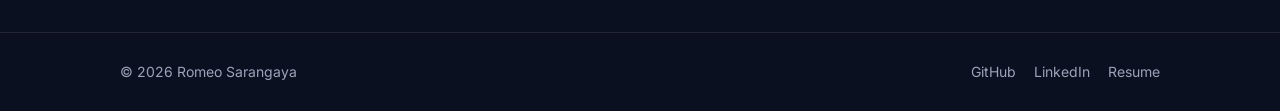
==== commit 30409269: "Reword Avatar Test description Co-Authored-By: Claude Opus 5.5 <noreply@anthropic.com> Claude-Sessio" ====
--- a/projects.html
+++ b/projects.html
@@ -96,7 +96,7 @@
         <div class="project-body">
           <div class="project-top"><h3>Avatar Test</h3><span class="badge wip">In progress</span></div>
           <p class="project-subtitle">First-person elemental bending game</p>
-          <p class="desc">A first-person Avatar: The Last Airbender fan game with Apex Legends-style movement (sprint, slide, mantle, glide, wall run). Play as an air, earth, water or fire bender, each with its own moves, combos and ultimates. Fight bots or a one-on-one duel on a 400 m map with destructible terrain that heals over time.</p>
+          <p class="desc">Testing combat mechanics using the Avatar: The Last Airbender universe. Play as an air, earth, water or fire bender, each with its own moves, combos and ultimates. Fight bots or a one-on-one duel on a 400 m map with destructible terrain that heals over time.</p>
           <div class="tags"><span class="tag">Godot 4</span><span class="tag">GDScript</span><span class="tag">Windows</span><span class="tag">First-person</span></div>
           <div class="project-links">
             <a class="primary" href="https://github.com/rsarangaya/AvatarTest" target="_blank" rel="noopener">View on GitHub ↗</a>
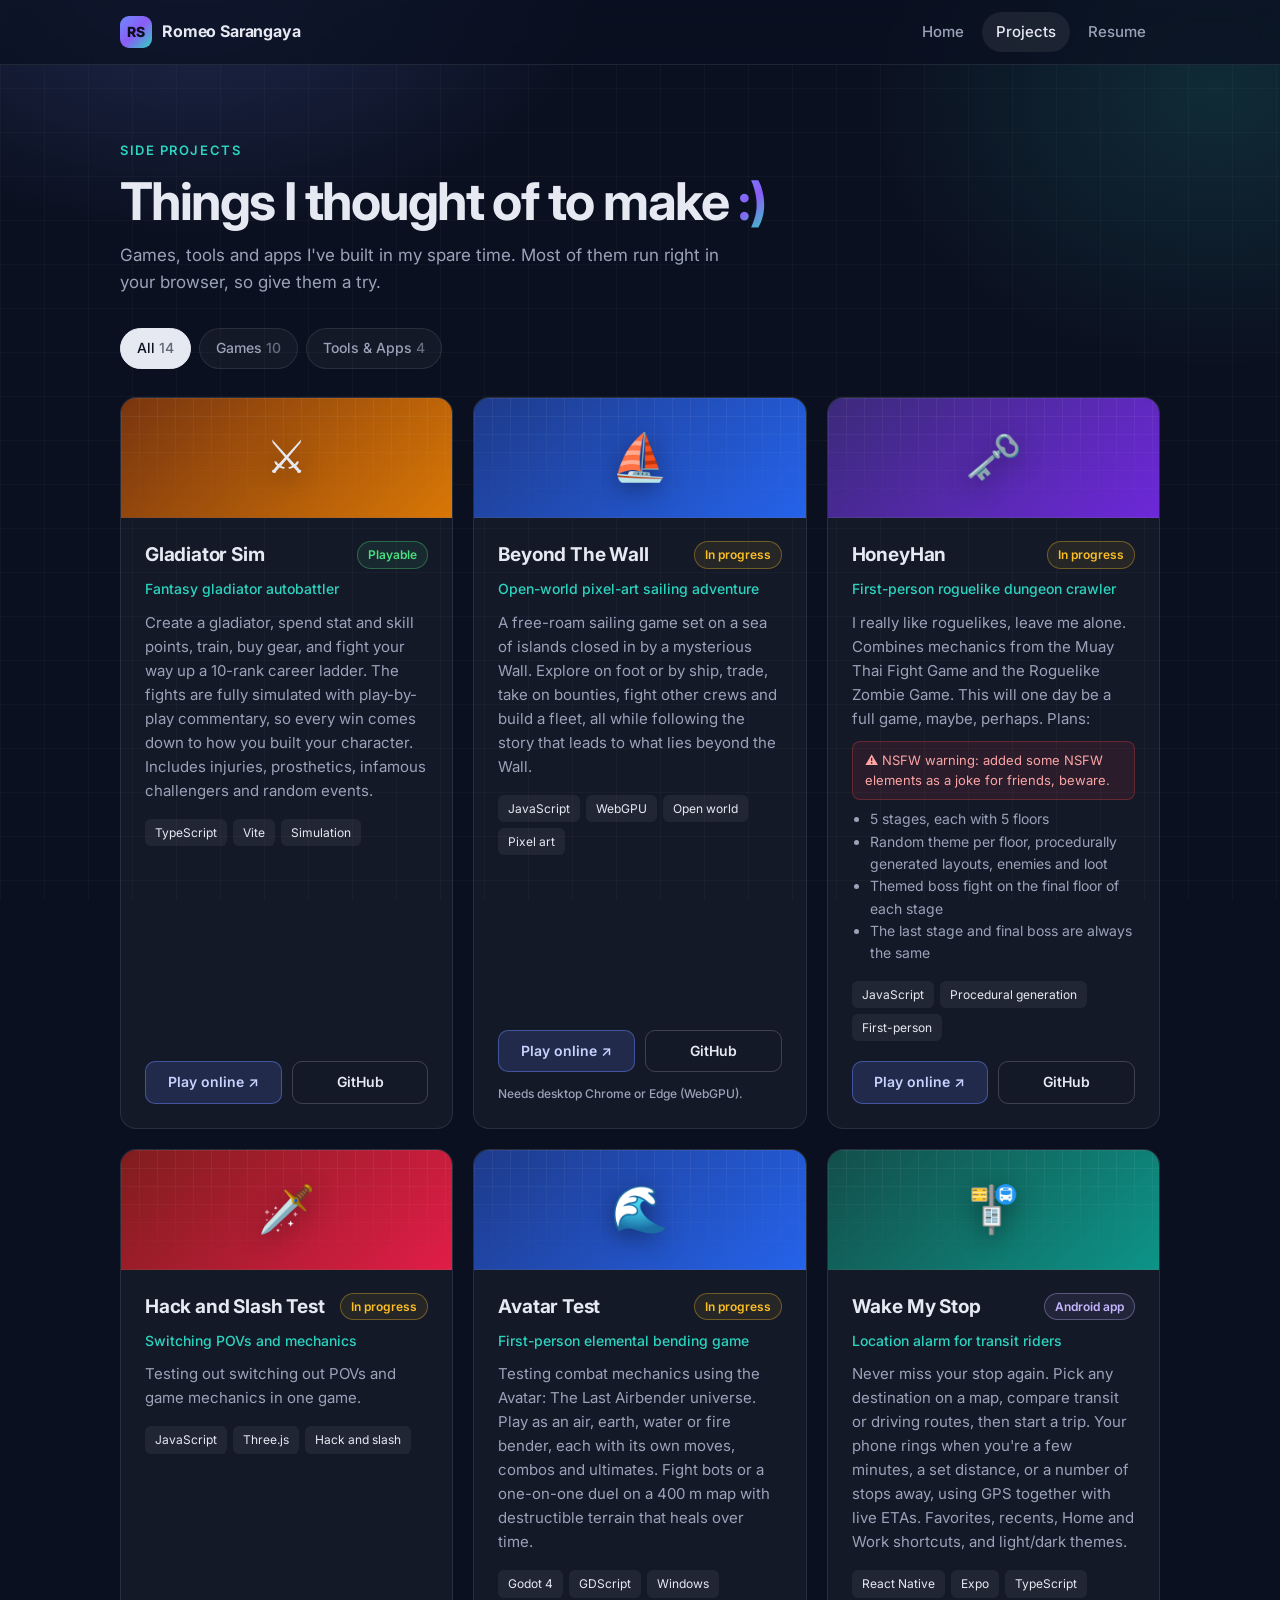
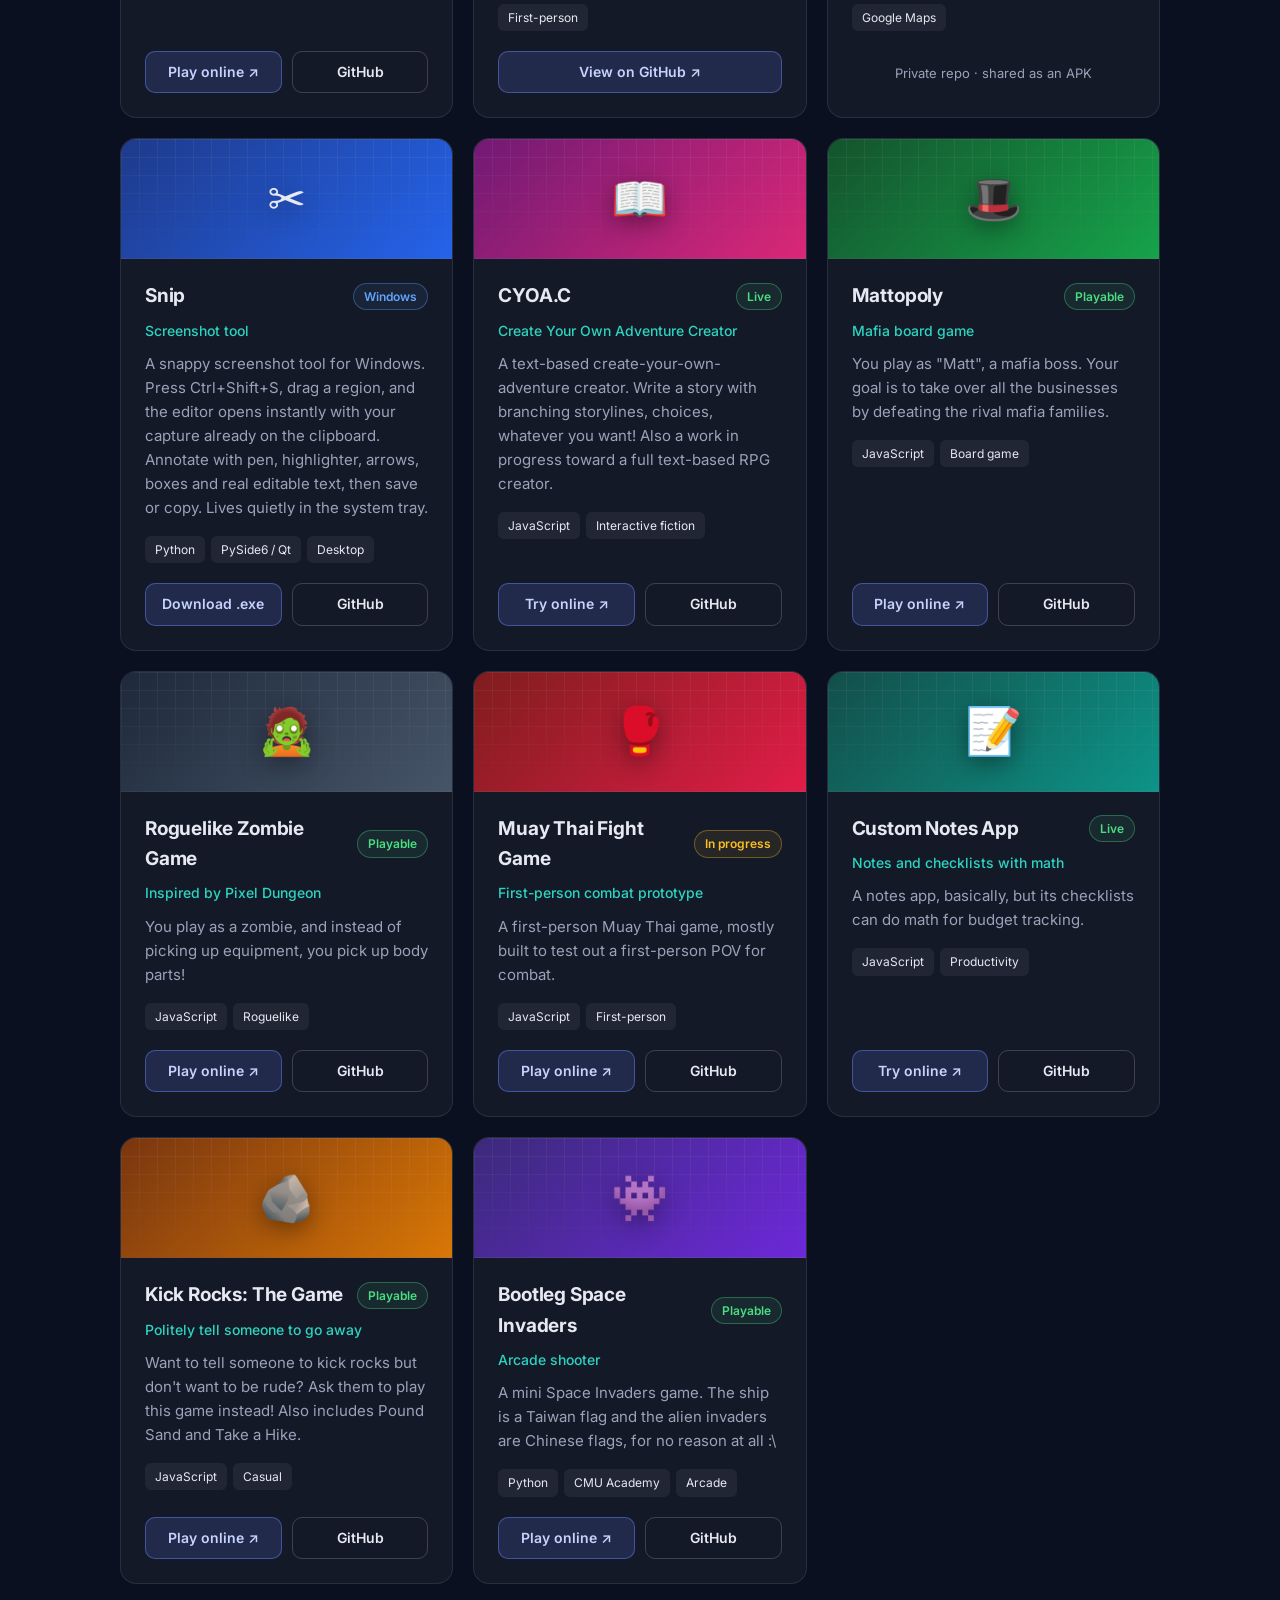
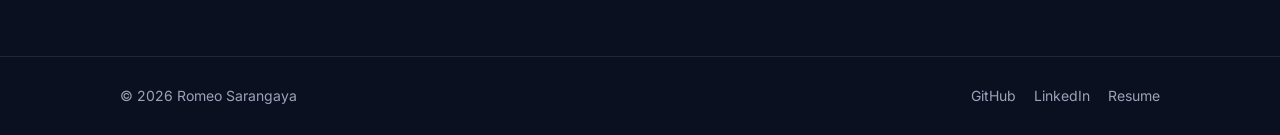
==== commit 2c5c9763: "Add Beyond The Wall project Co-Authored-By: Claude Opus 5.5 <noreply@anthropic.com> Claude-Session: " ====
--- a/projects.html
+++ b/projects.html
@@ -53,6 +53,22 @@
         </div>
       </article>
 
+      <!-- Beyond The Wall -->
+      <article class="card project-card" data-category="game" id="beyond-the-wall">
+        <div class="project-banner b-blue"><span>⛵</span></div>
+        <div class="project-body">
+          <div class="project-top"><h3>Beyond The Wall</h3><span class="badge wip">In progress</span></div>
+          <p class="project-subtitle">Open-world pixel-art sailing adventure</p>
+          <p class="desc">A free-roam sailing game set on a sea of islands closed in by a mysterious Wall. Explore on foot or by ship, trade, take on bounties, fight other crews and build a fleet, all while following the story that leads to what lies beyond the Wall.</p>
+          <div class="tags"><span class="tag">JavaScript</span><span class="tag">WebGPU</span><span class="tag">Open world</span><span class="tag">Pixel art</span></div>
+          <div class="project-links">
+            <a class="primary" href="https://rsarangaya.github.io/openworldtest/" target="_blank" rel="noopener">Play online ↗</a>
+            <a href="https://github.com/rsarangaya/openworldtest" target="_blank" rel="noopener">GitHub</a>
+          </div>
+          <p class="project-subtitle" style="margin:12px 0 0;font-size:12px;color:var(--muted)">Needs desktop Chrome or Edge (WebGPU).</p>
+        </div>
+      </article>
+
       <!-- HoneyHan -->
       <article class="card project-card" data-category="game" id="honeyhan">
         <div class="project-banner b-violet"><span>🗝️</span></div>
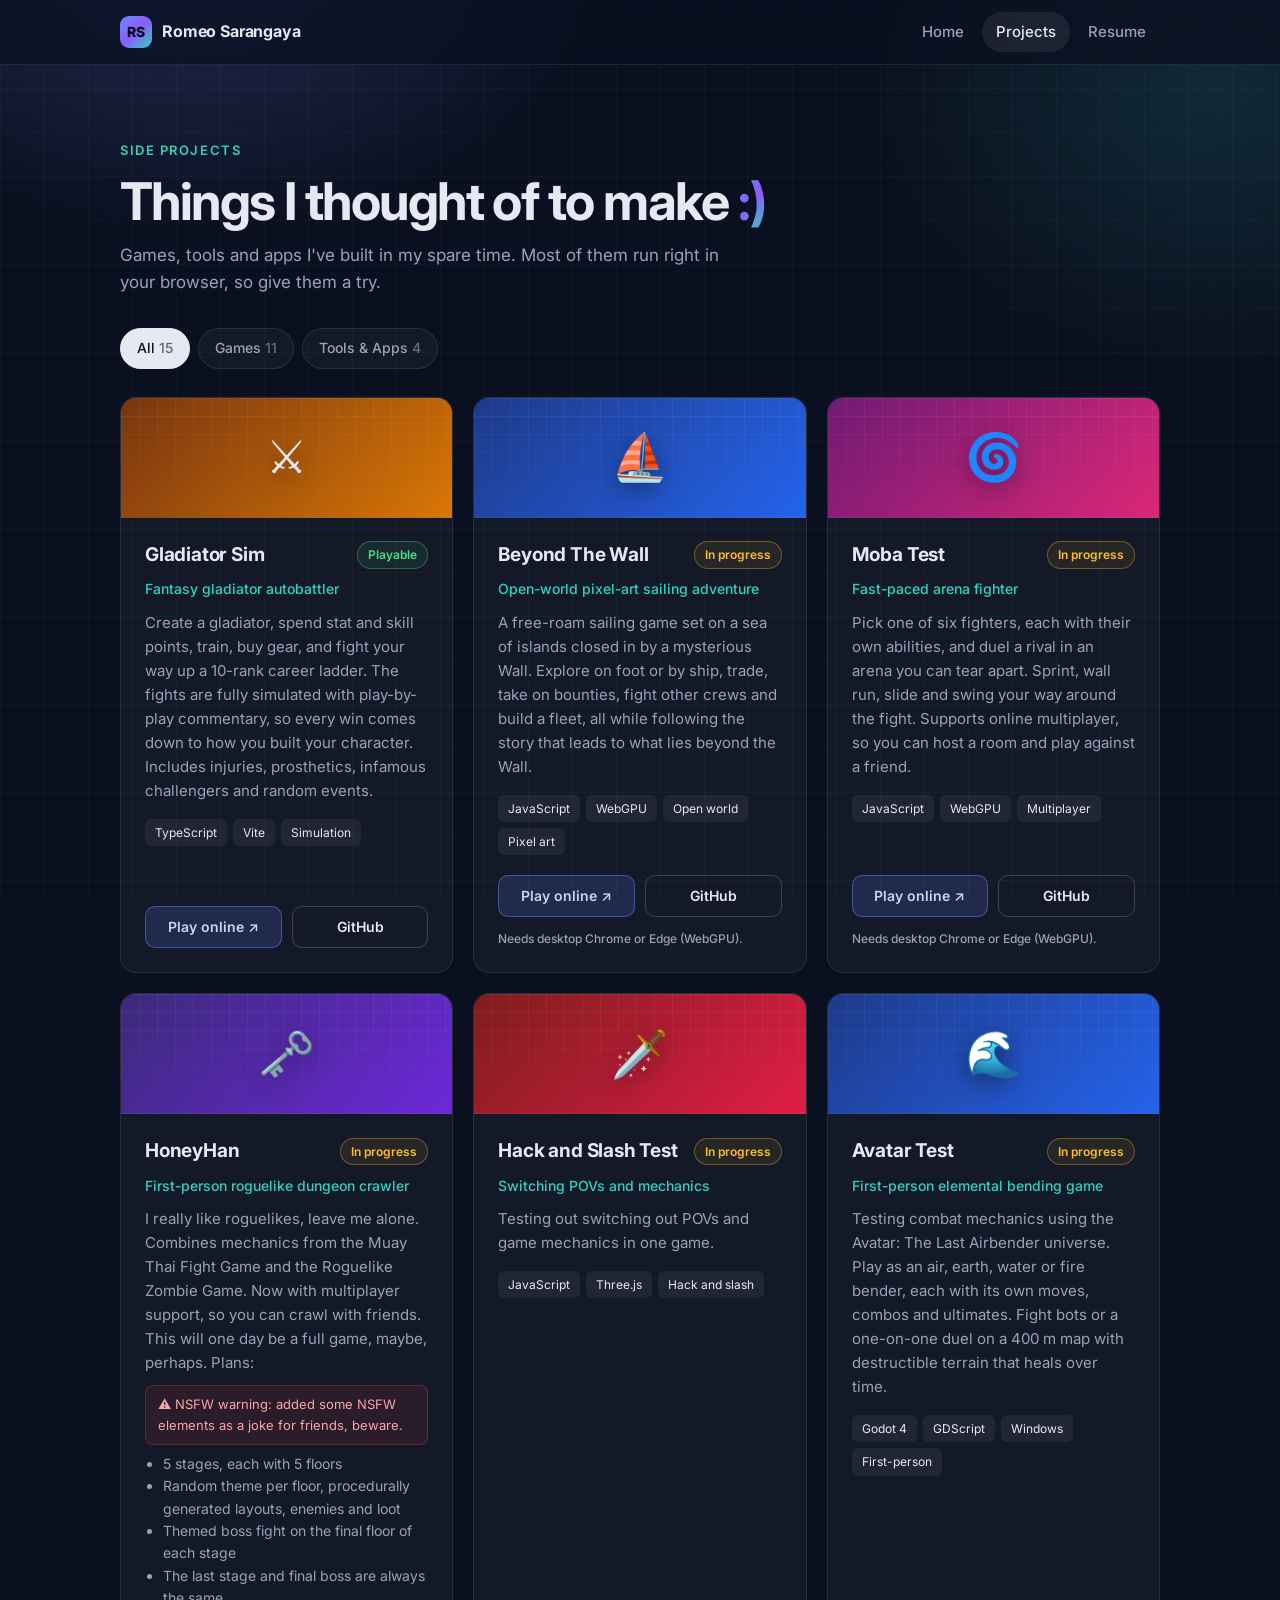
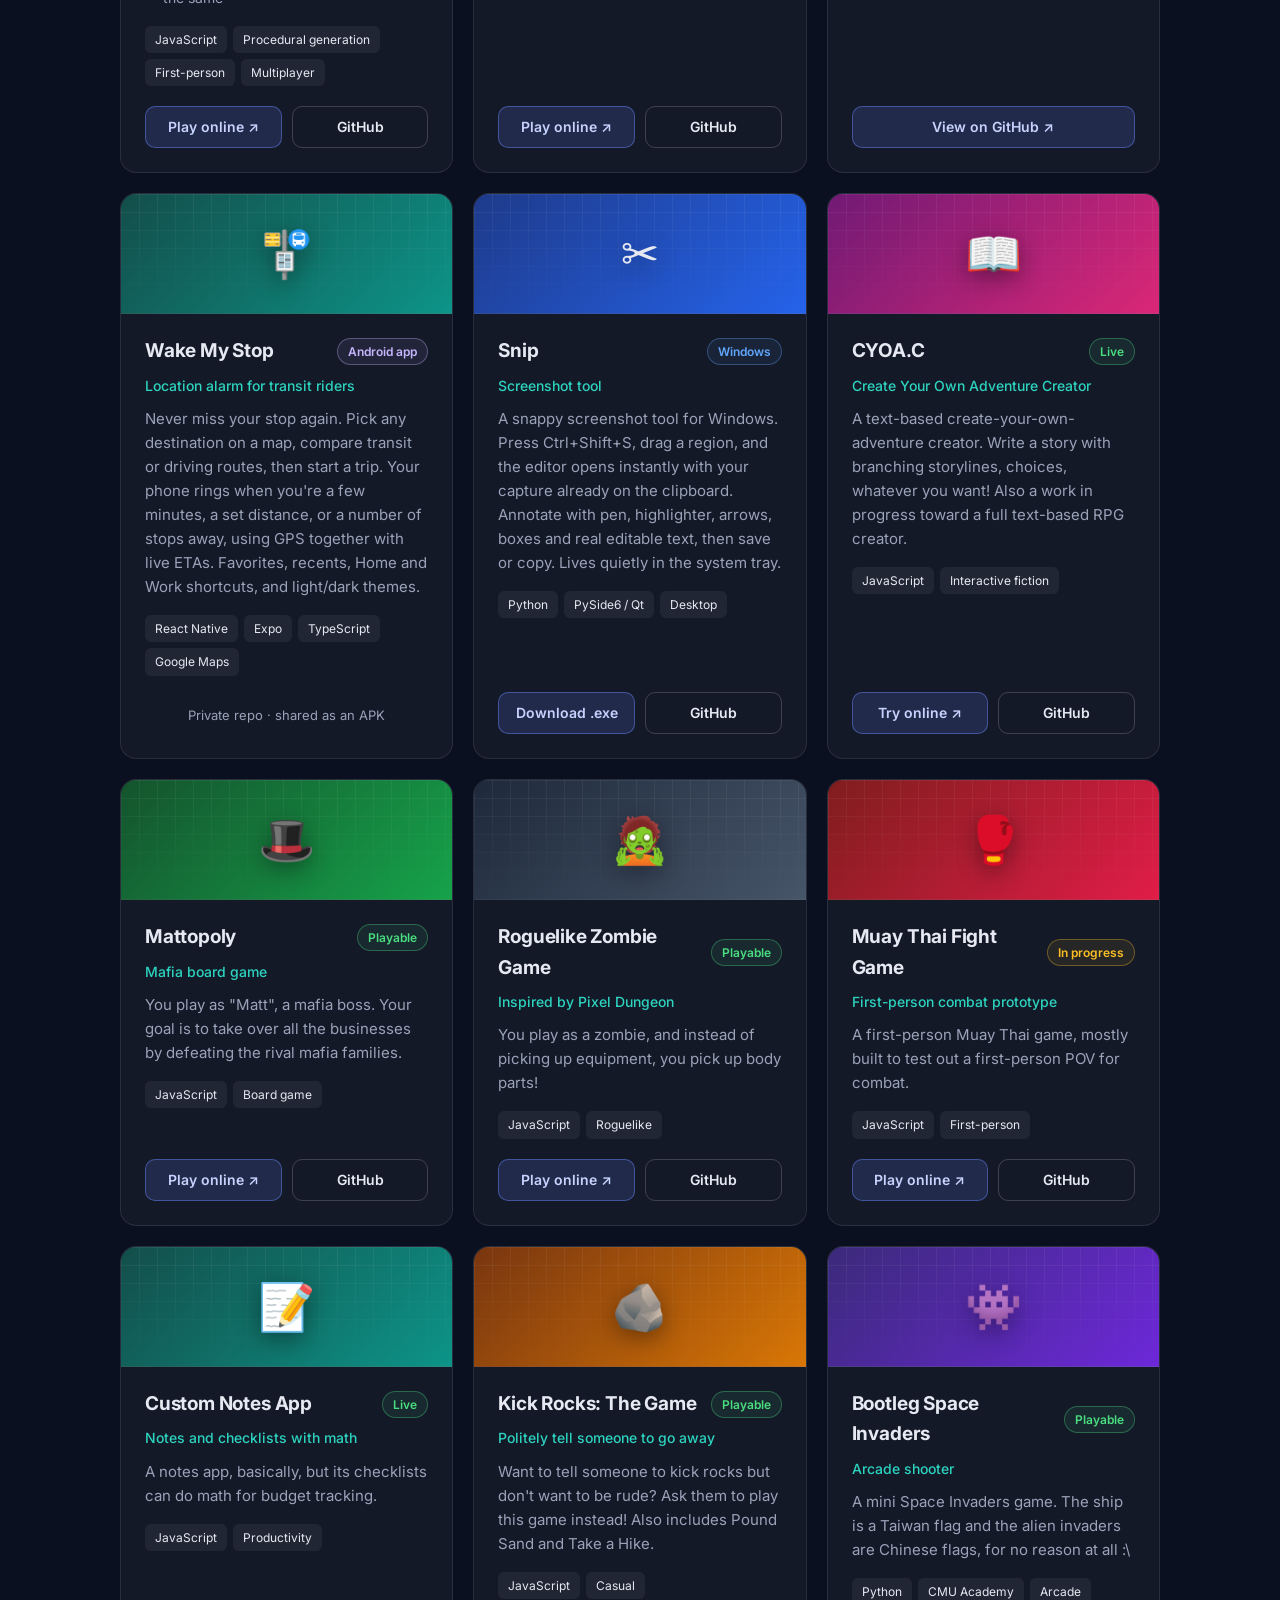
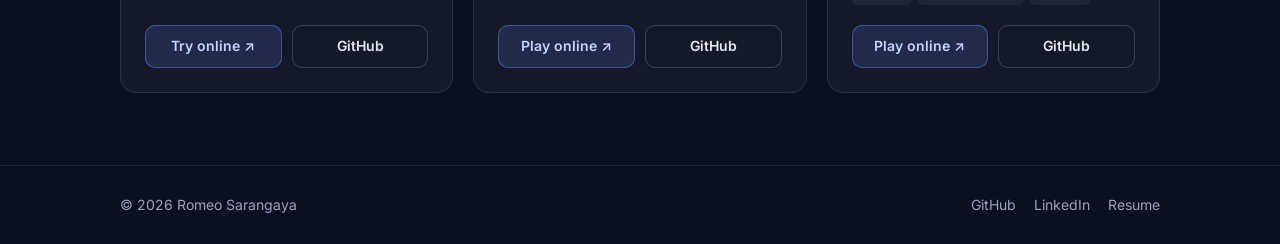
==== commit b2205a2e: "Add Moba Test project and mention HoneyHan multiplayer Co-Authored-By: Claude Opus 5.5 <noreply@anth" ====
--- a/projects.html
+++ b/projects.html
@@ -69,13 +69,29 @@
         </div>
       </article>
 
+      <!-- Moba Test -->
+      <article class="card project-card" data-category="game" id="moba-test">
+        <div class="project-banner b-pink"><span>🌀</span></div>
+        <div class="project-body">
+          <div class="project-top"><h3>Moba Test</h3><span class="badge wip">In progress</span></div>
+          <p class="project-subtitle">Fast-paced arena fighter</p>
+          <p class="desc">Pick one of six fighters, each with their own abilities, and duel a rival in an arena you can tear apart. Sprint, wall run, slide and swing your way around the fight. Supports online multiplayer, so you can host a room and play against a friend.</p>
+          <div class="tags"><span class="tag">JavaScript</span><span class="tag">WebGPU</span><span class="tag">Multiplayer</span></div>
+          <div class="project-links">
+            <a class="primary" href="https://rsarangaya.github.io/ManeuverTest/" target="_blank" rel="noopener">Play online ↗</a>
+            <a href="https://github.com/rsarangaya/ManeuverTest" target="_blank" rel="noopener">GitHub</a>
+          </div>
+          <p class="project-subtitle" style="margin:12px 0 0;font-size:12px;color:var(--muted)">Needs desktop Chrome or Edge (WebGPU).</p>
+        </div>
+      </article>
+
       <!-- HoneyHan -->
       <article class="card project-card" data-category="game" id="honeyhan">
         <div class="project-banner b-violet"><span>🗝️</span></div>
         <div class="project-body">
           <div class="project-top"><h3>HoneyHan</h3><span class="badge wip">In progress</span></div>
           <p class="project-subtitle">First-person roguelike dungeon crawler</p>
-          <p class="desc">I really like roguelikes, leave me alone. Combines mechanics from the Muay Thai Fight Game and the Roguelike Zombie Game. This will one day be a full game, maybe, perhaps. Plans:</p>
+          <p class="desc">I really like roguelikes, leave me alone. Combines mechanics from the Muay Thai Fight Game and the Roguelike Zombie Game. Now with multiplayer support, so you can crawl with friends. This will one day be a full game, maybe, perhaps. Plans:</p>
           <p class="nsfw-note">⚠️ NSFW warning: added some NSFW elements as a joke for friends, beware.</p>
           <ul>
             <li>5 stages, each with 5 floors</li>
@@ -83,7 +99,7 @@
             <li>Themed boss fight on the final floor of each stage</li>
             <li>The last stage and final boss are always the same</li>
           </ul>
-          <div class="tags"><span class="tag">JavaScript</span><span class="tag">Procedural generation</span><span class="tag">First-person</span></div>
+          <div class="tags"><span class="tag">JavaScript</span><span class="tag">Procedural generation</span><span class="tag">First-person</span><span class="tag">Multiplayer</span></div>
           <div class="project-links">
             <a class="primary" href="https://rsarangaya.github.io/HoneyHan" target="_blank" rel="noopener">Play online ↗</a>
             <a href="https://github.com/rsarangaya/HoneyHan" target="_blank" rel="noopener">GitHub</a>
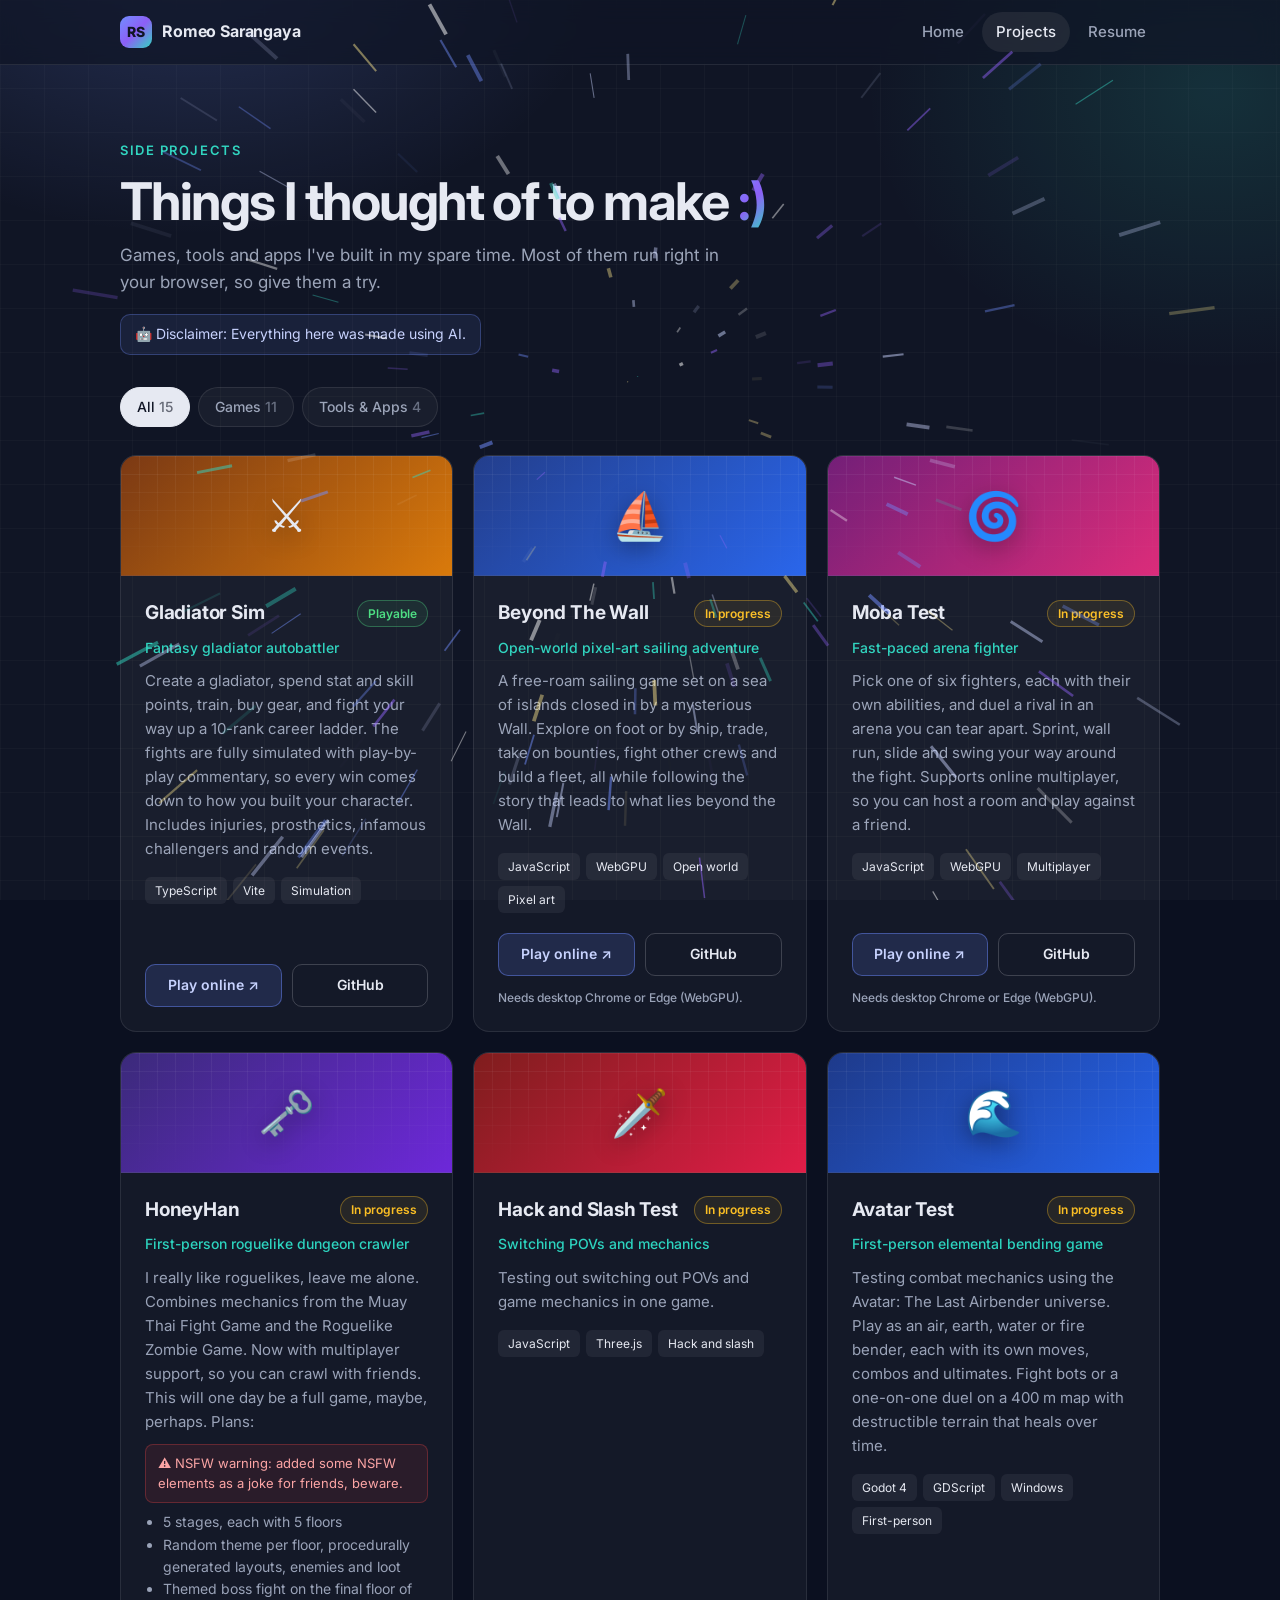
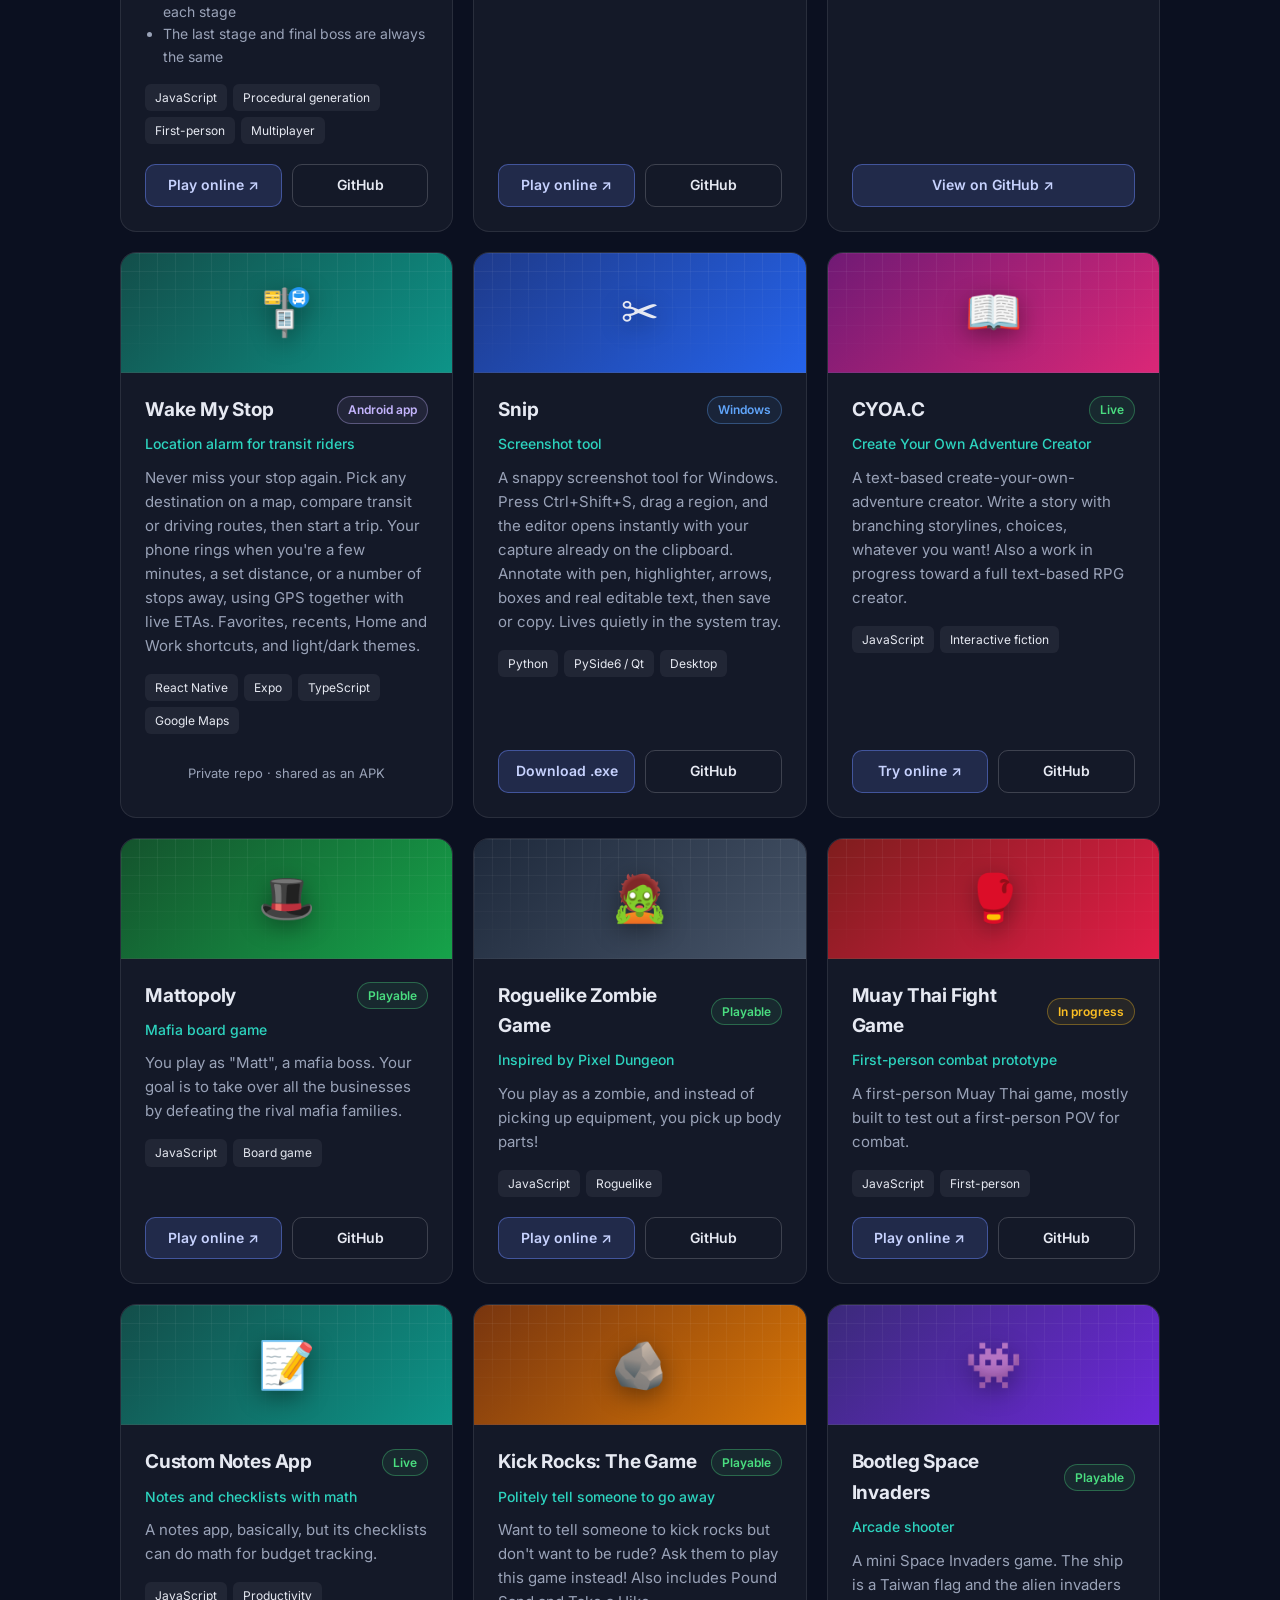
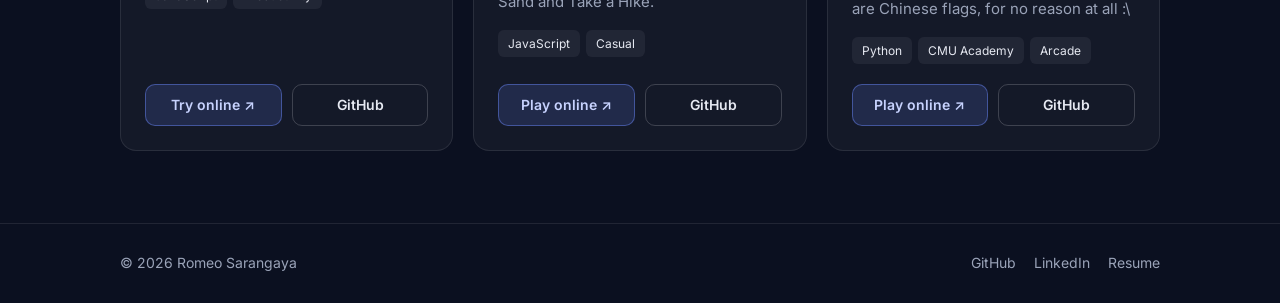
==== commit 687e5e63: "Add intro explosion, slice and fire page transitions, AI disclaimer Co-Authored-By: Claude Opus 5.5 " ====
--- a/projects.html
+++ b/projects.html
@@ -10,6 +10,7 @@
   <link rel="preconnect" href="https://fonts.gstatic.com" crossorigin />
   <link href="https://fonts.googleapis.com/css2?family=Inter:wght@400;500;600;700;800&display=swap" rel="stylesheet" />
   <link rel="stylesheet" href="styles.css" />
+  <script>try{if(window.self===window.top&&!sessionStorage.getItem('rs-intro')&&!matchMedia('(prefers-reduced-motion: reduce)').matches)document.documentElement.classList.add('intro-pending')}catch(e){}</script>
 </head>
 <body>
   <header class="site-header">
@@ -28,6 +29,7 @@
       <span class="eyebrow">Side projects</span>
       <h1>Things I thought of to make <span class="gradient-text">:)</span></h1>
       <p>Games, tools and apps I've built in my spare time. Most of them run right in your browser, so give them a try.</p>
+      <div class="ai-note">🤖 Disclaimer: Everything here was made using AI.</div>
     </section>
 
     <div class="filters" role="group" aria-label="Filter projects">
@@ -284,5 +286,6 @@
     </div>
   </footer>
   <script src="main.js"></script>
+  <script src="fx.js"></script>
 </body>
 </html>
--- a/styles.css
+++ b/styles.css
@@ -277,3 +277,28 @@
   .reveal { opacity: 1; transform: none; }
   html { scroll-behavior: auto; }
 }
+
+/* ===== Page effects (fx.js) ===== */
+html.intro-pending body > *:not(.fx-layer) { visibility: hidden; }
+html.intro-pending body { overflow: hidden; }
+body.intro-pop > *:not(.fx-layer) { animation: introPop 1s cubic-bezier(.2,.8,.2,1); }
+@keyframes introPop { from { transform: scale(1.08); filter: blur(6px) brightness(1.6); } to { transform: none; filter: none; } }
+.fx-snap {
+  background:
+    radial-gradient(600px 400px at 15% -5%, rgba(109, 139, 255, 0.22), transparent 70%),
+    radial-gradient(500px 400px at 95% 10%, rgba(45, 212, 191, 0.14), transparent 70%),
+    linear-gradient(rgba(255,255,255,0.025) 1px, transparent 1px) 0 0 / 44px 44px,
+    linear-gradient(90deg, rgba(255,255,255,0.025) 1px, transparent 1px) 0 0 / 44px 44px,
+    var(--bg);
+  background-attachment: fixed;
+  display: flex; flex-direction: column;
+}
+.fx-snap > * { flex-shrink: 0; }
+.fx-snap > main { flex: 1 0 auto; }
+
+/* ===== AI disclaimer ===== */
+.ai-note {
+  display: inline-flex; align-items: center; gap: 8px; margin-top: 18px;
+  font-size: 14px; color: #c7d2fe; padding: 8px 14px; border-radius: 10px;
+  background: rgba(109, 139, 255, .1); border: 1px solid rgba(109, 139, 255, .3);
+}
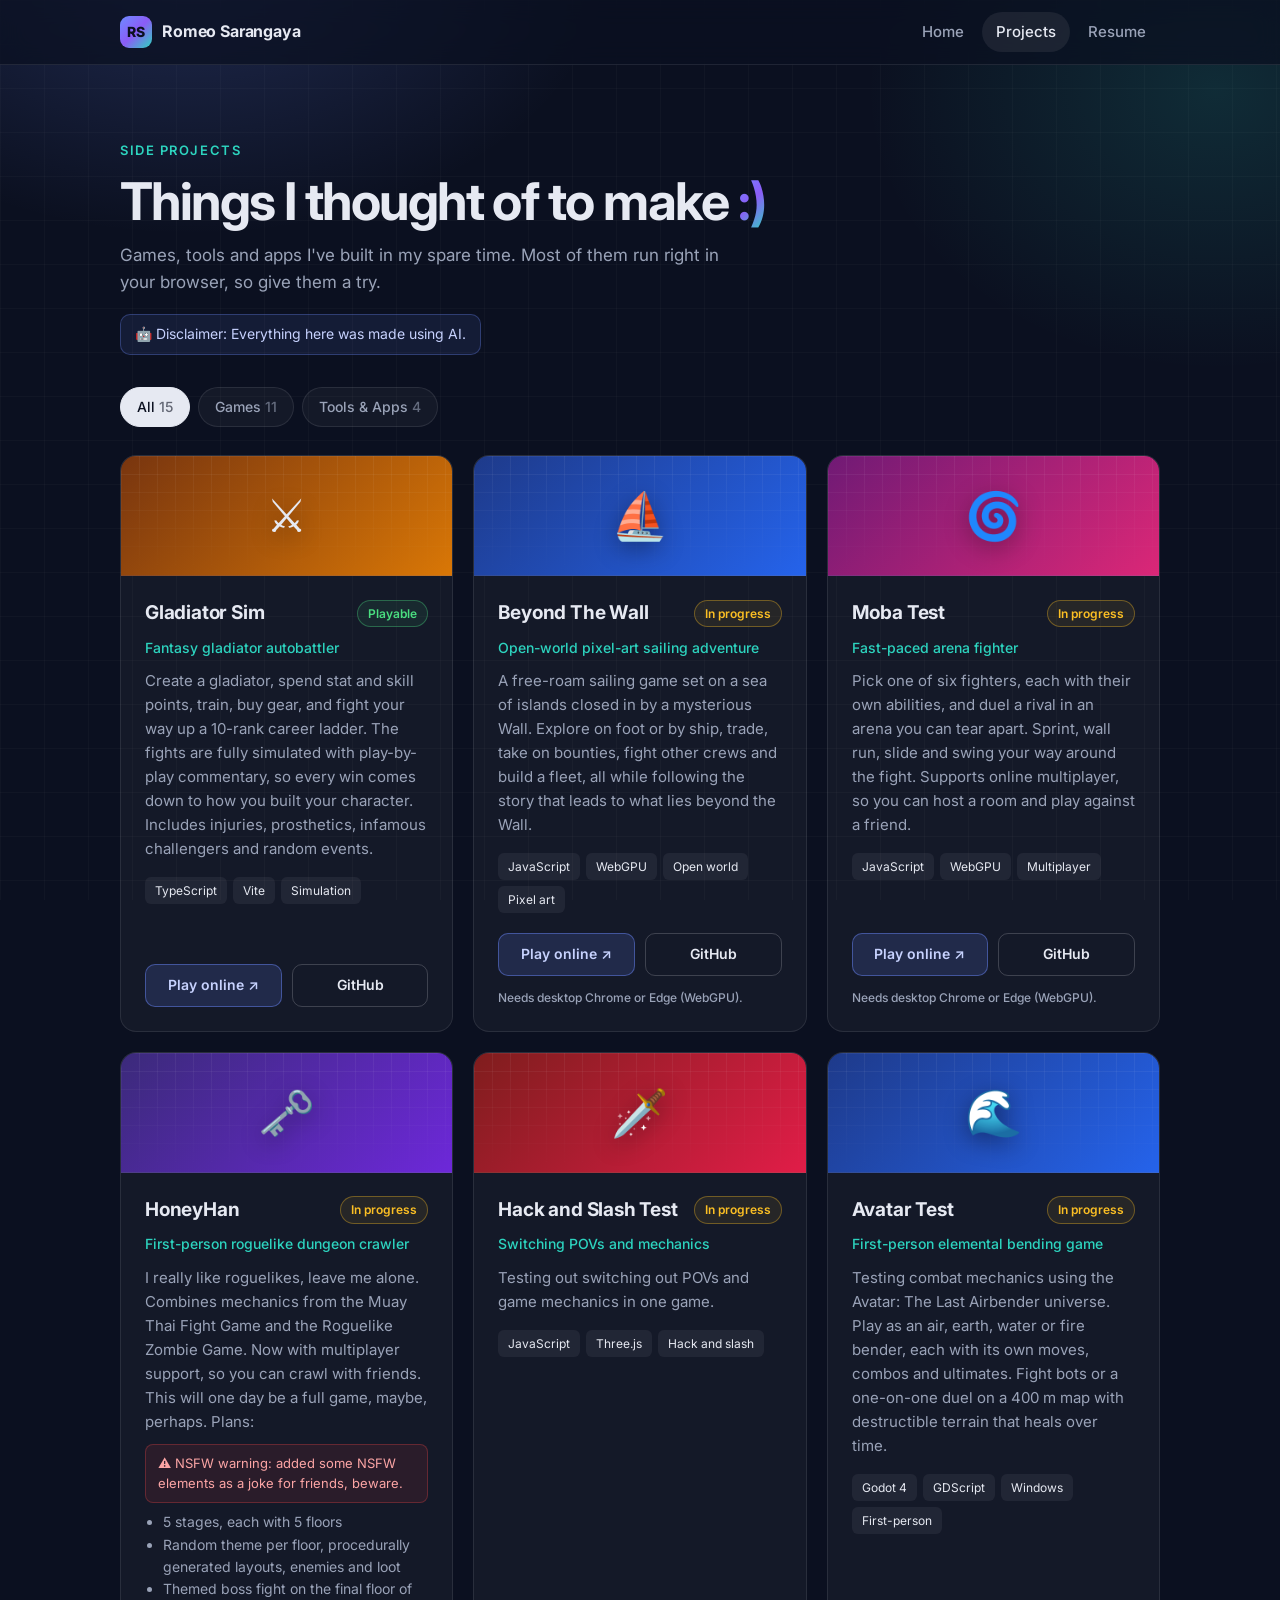
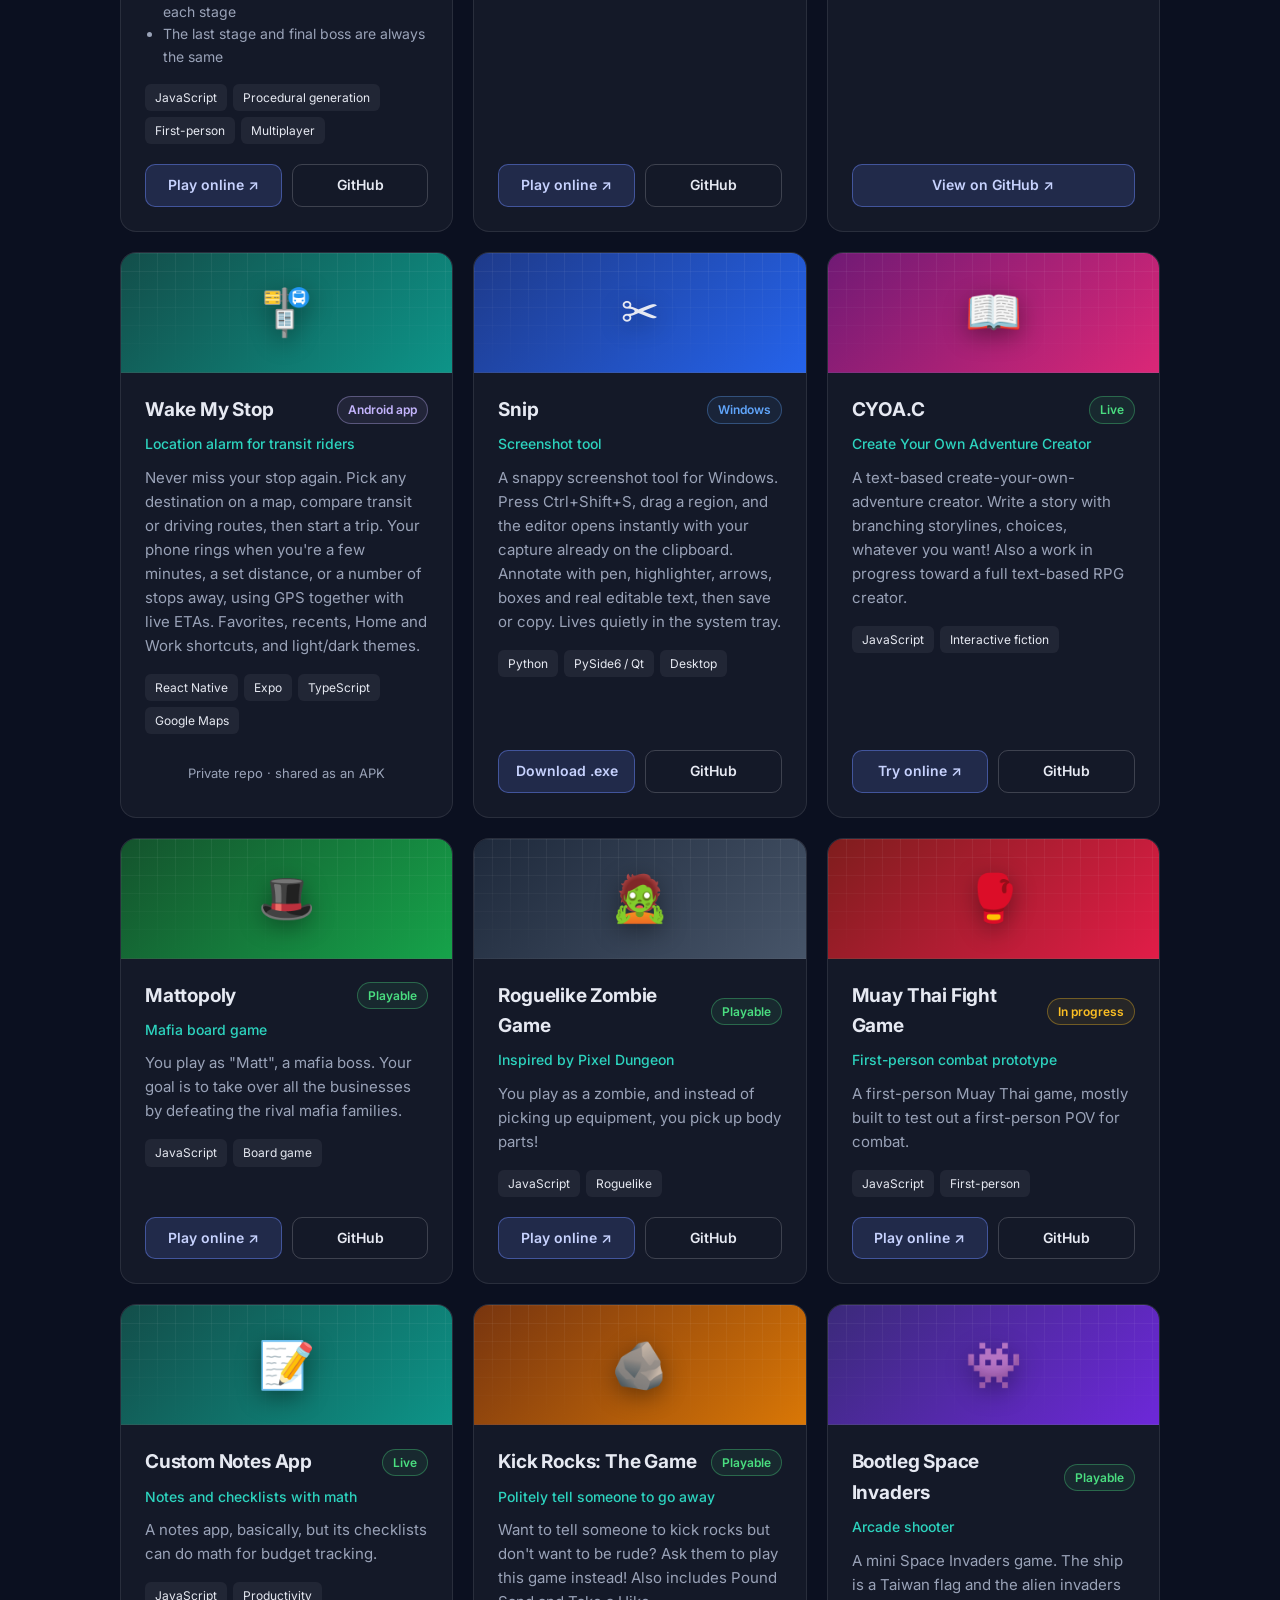
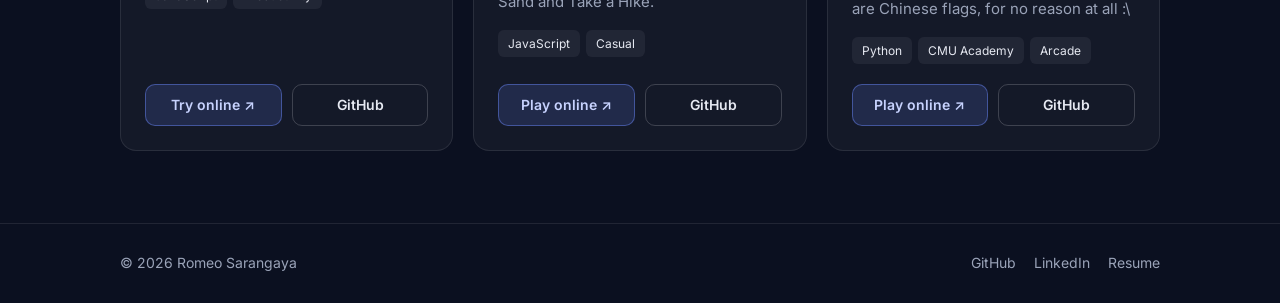
==== commit 4dde24f1: "Play slice/fire on every visit to Projects and Resume Direct loads, refreshes, back/forward and same" ====
--- a/projects.html
+++ b/projects.html
@@ -10,7 +10,7 @@
   <link rel="preconnect" href="https://fonts.gstatic.com" crossorigin />
   <link href="https://fonts.googleapis.com/css2?family=Inter:wght@400;500;600;700;800&display=swap" rel="stylesheet" />
   <link rel="stylesheet" href="styles.css" />
-  <script>try{if(window.self===window.top&&!sessionStorage.getItem('rs-intro')&&!matchMedia('(prefers-reduced-motion: reduce)').matches)document.documentElement.classList.add('intro-pending')}catch(e){}</script>
+  <script>try{if(window.self===window.top&&!matchMedia('(prefers-reduced-motion: reduce)').matches){var c=document.documentElement.classList;if(/\/(projects|resume)(\.html)?$/.test(location.pathname)&&sessionStorage.getItem('rs-nav')!=='1')c.add('arrive-pending');else if(sessionStorage.getItem('rs-nav')!=='1'&&!sessionStorage.getItem('rs-intro'))c.add('intro-pending')}}catch(e){}</script>
 </head>
 <body>
   <header class="site-header">
--- a/styles.css
+++ b/styles.css
@@ -279,7 +279,8 @@
 }
 
 /* ===== Page effects (fx.js) ===== */
-html.intro-pending body > *:not(.fx-layer) { visibility: hidden; }
+html.intro-pending body > *:not(.fx-layer),
+html.arrive-pending body > *:not(.fx-layer) { visibility: hidden; }
 html.intro-pending body { overflow: hidden; }
 body.intro-pop > *:not(.fx-layer) { animation: introPop 1s cubic-bezier(.2,.8,.2,1); }
 @keyframes introPop { from { transform: scale(1.08); filter: blur(6px) brightness(1.6); } to { transform: none; filter: none; } }
@@ -302,3 +303,4 @@
   font-size: 14px; color: #c7d2fe; padding: 8px 14px; border-radius: 10px;
   background: rgba(109, 139, 255, .1); border: 1px solid rgba(109, 139, 255, .3);
 }
+.fx-cover-title { font-size: clamp(48px, 11vw, 120px); font-weight: 800; letter-spacing: -0.04em; line-height: 1; }
